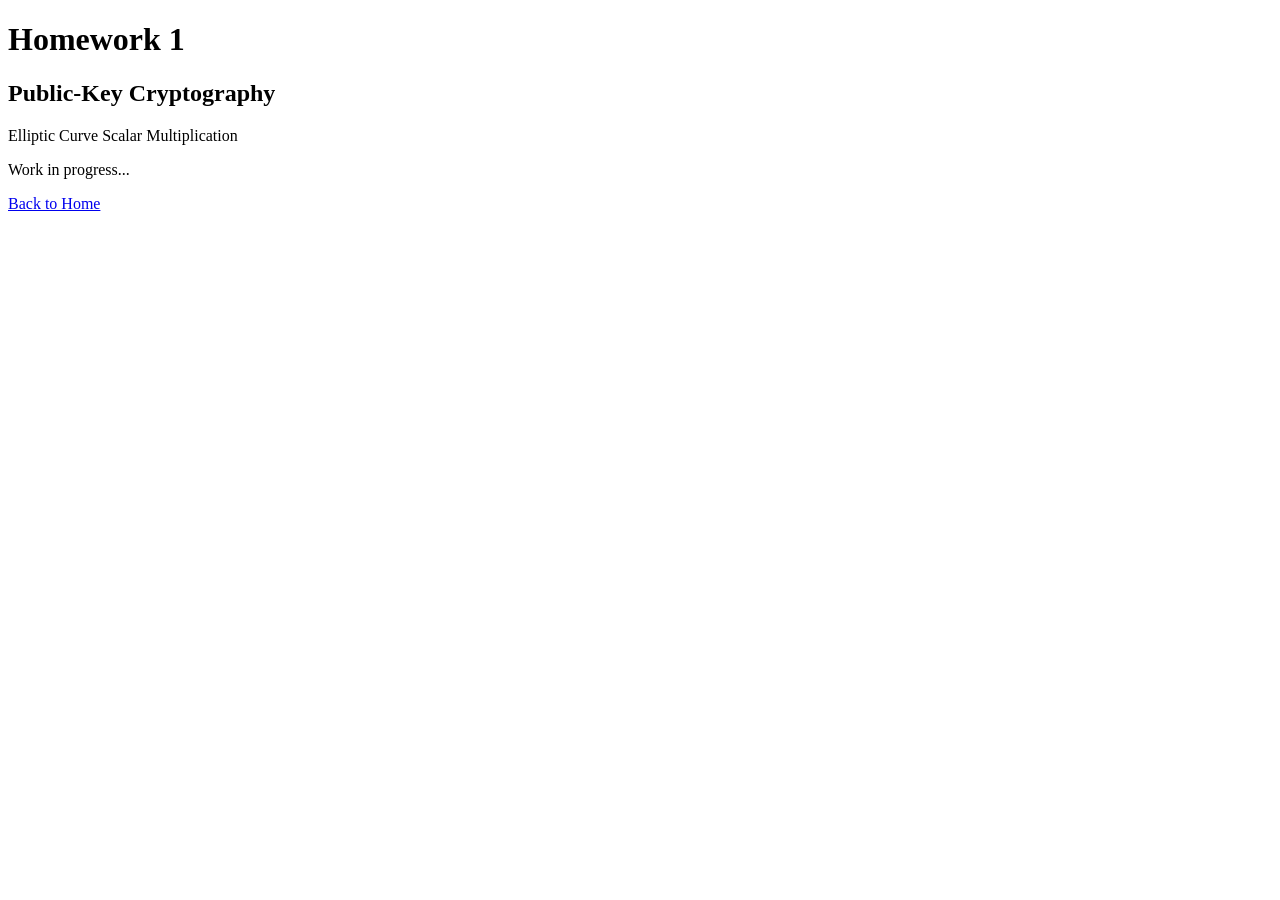
==== homeworks/hw1/hw1.html @ d4991f85 "Initial project structure" ====
<!DOCTYPE html>
<html lang="en">

<head>
    <meta charset="UTF-8">
    <meta name="viewport" content="width=device-width, initial-scale=1.0">
    <title>Homework 1 | Statistics</title>
</head>

<body>

    <h1>Homework 1</h1>
    <h2>Public-Key Cryptography</h2>

    <p>Elliptic Curve Scalar Multiplication</p>
    <p>Work in progress...</p>

    <a href="../../">Back to Home</a>

</body>

</html>
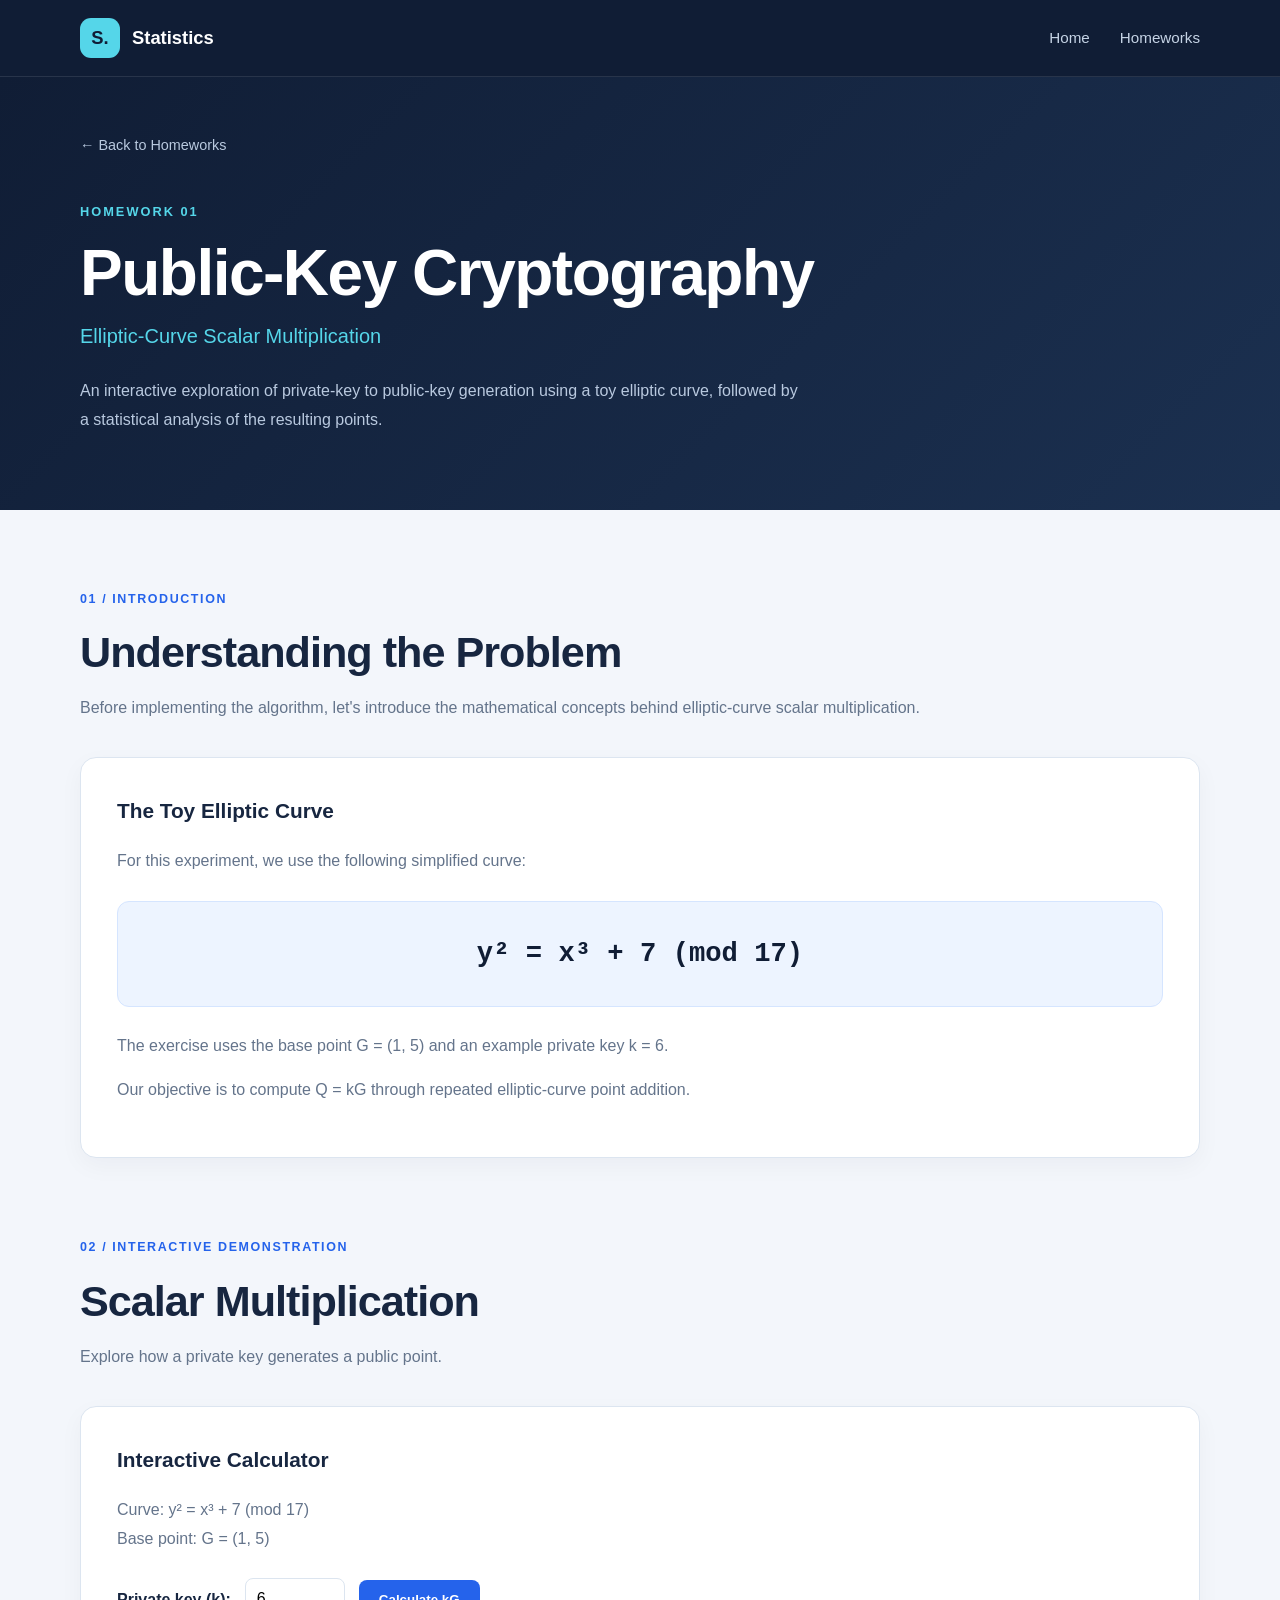
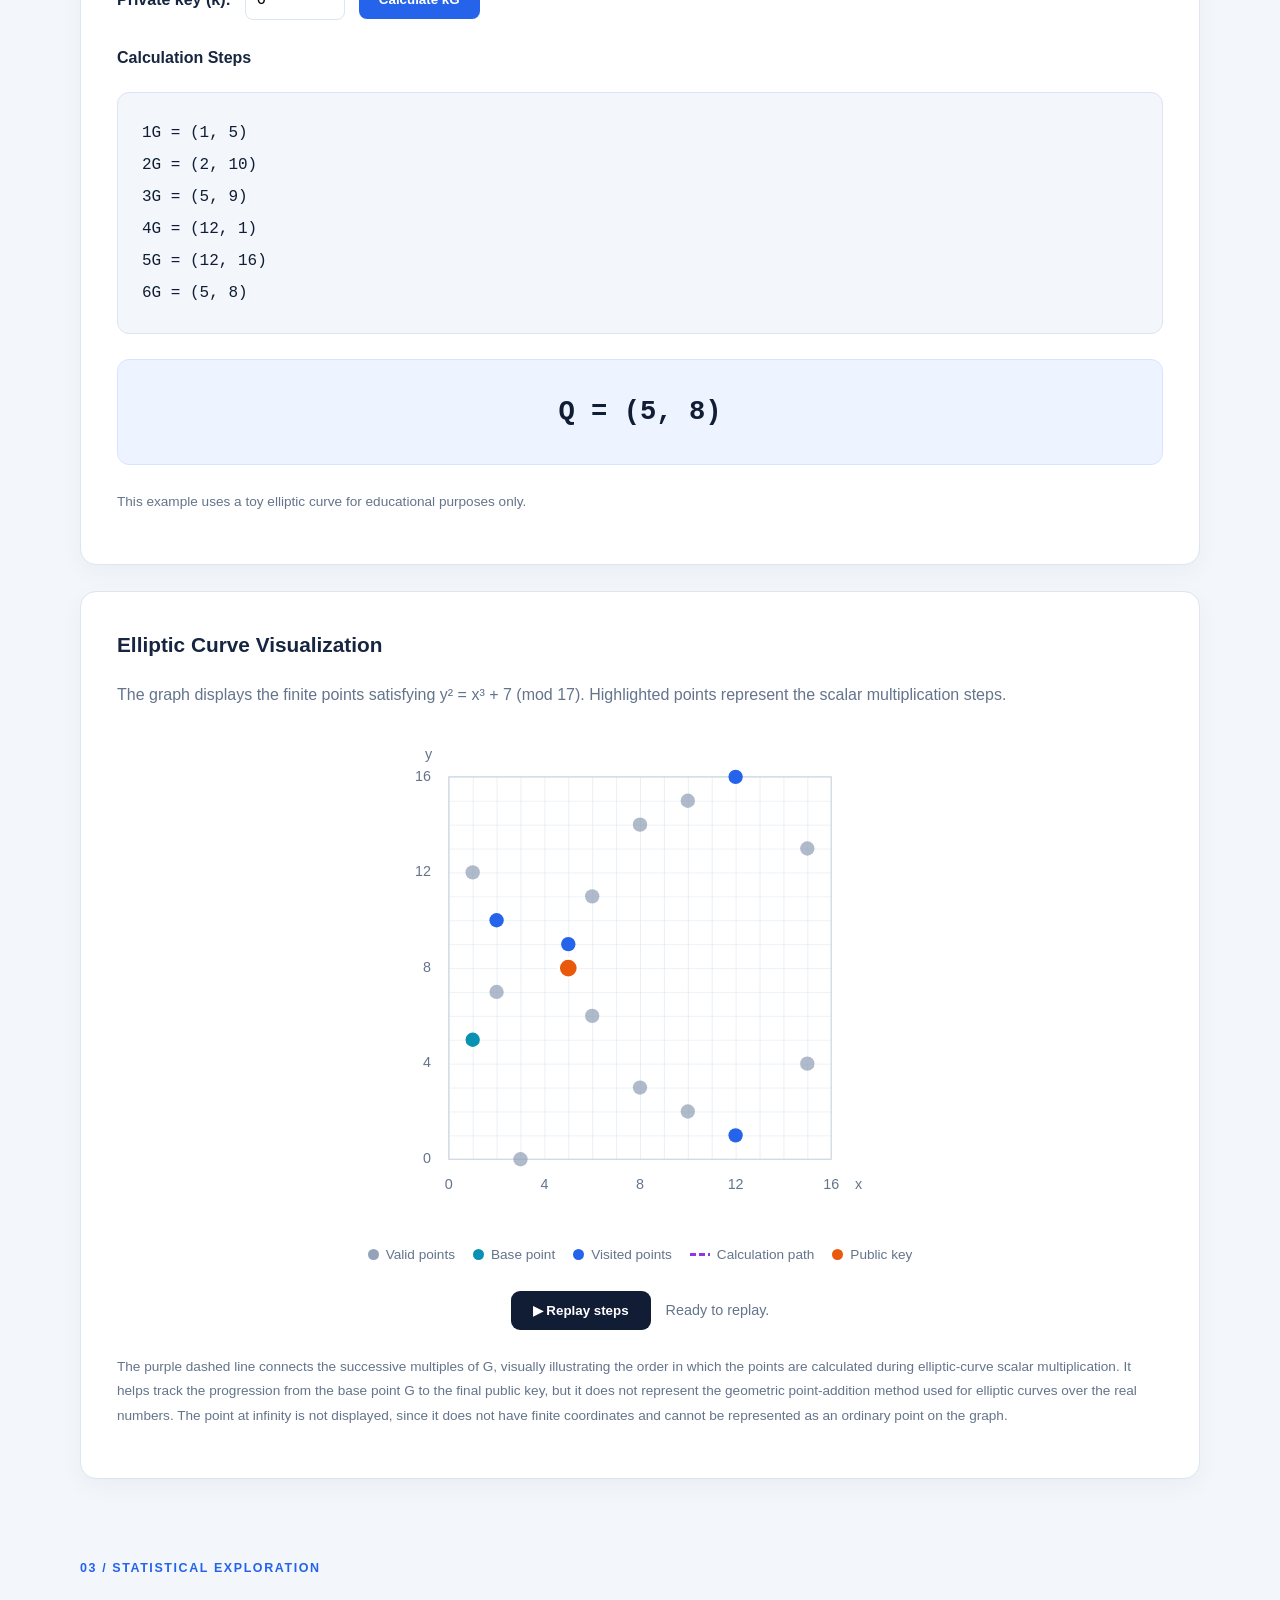
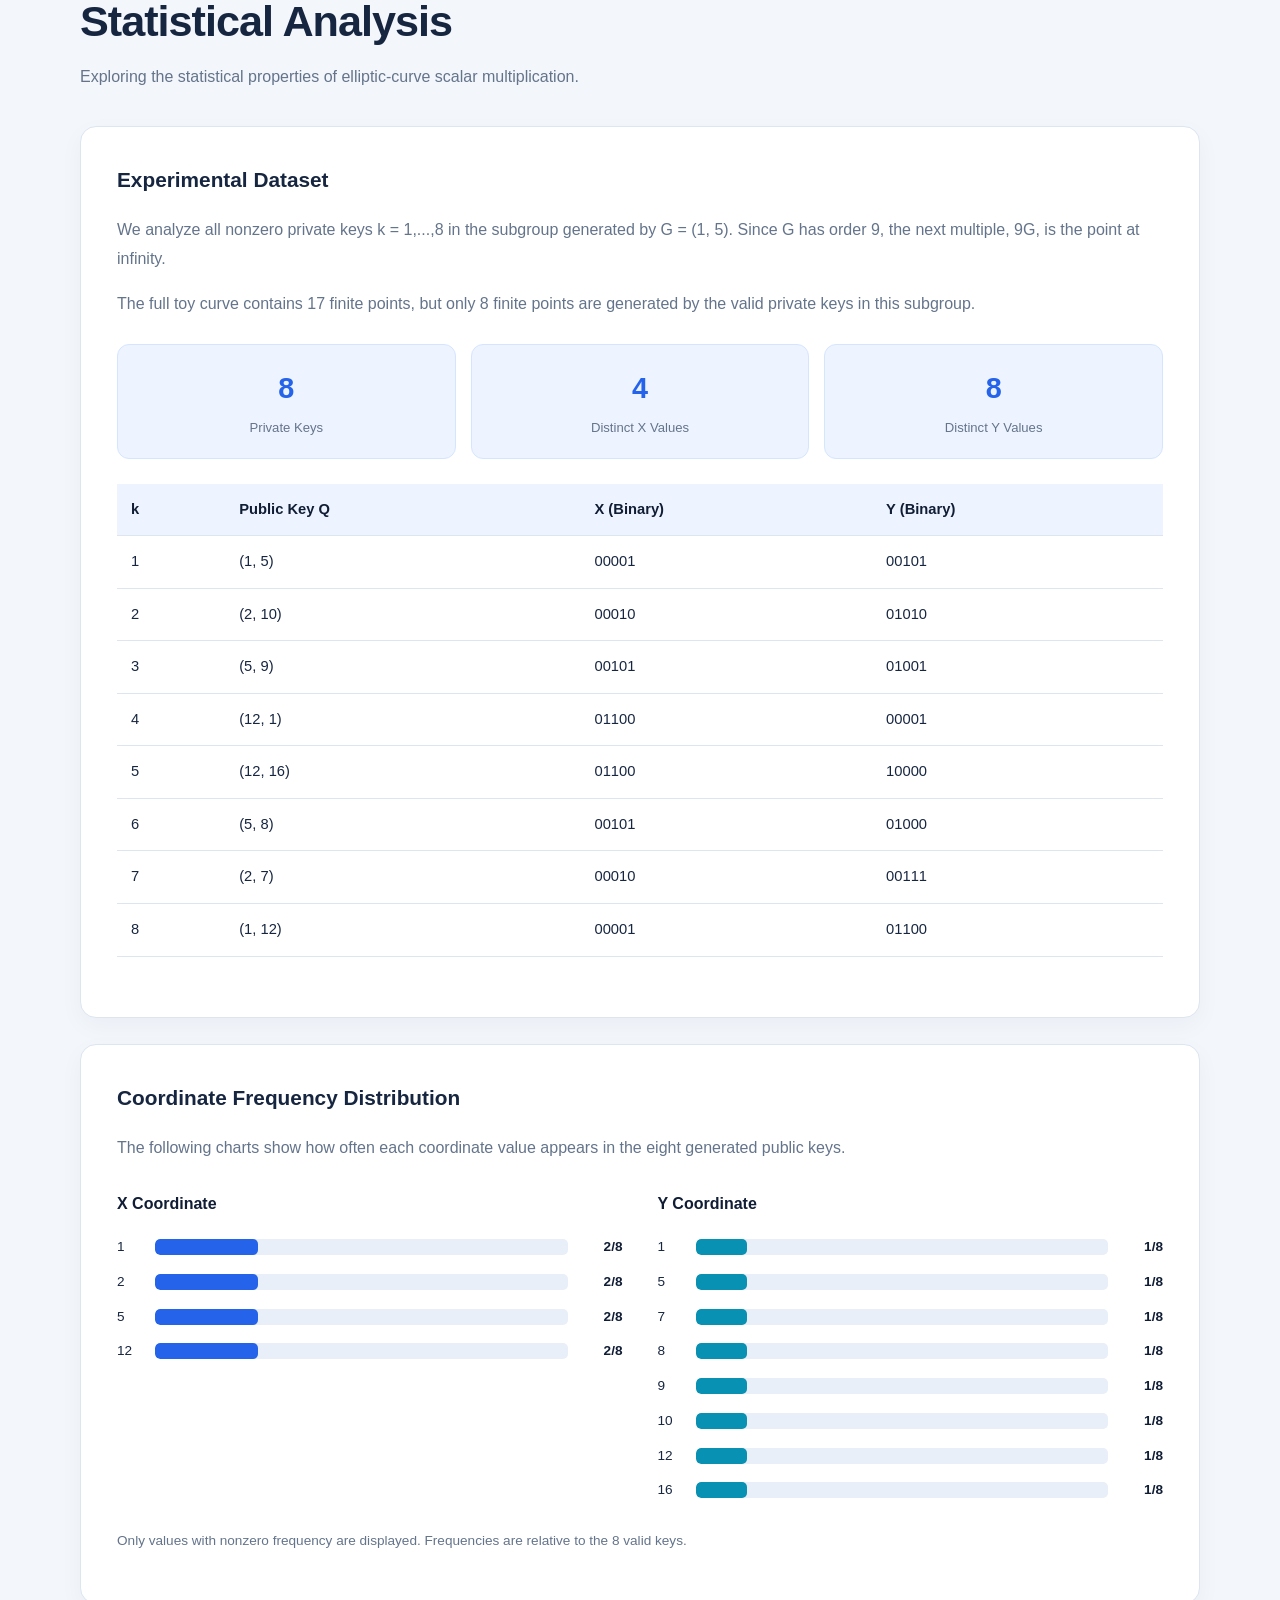
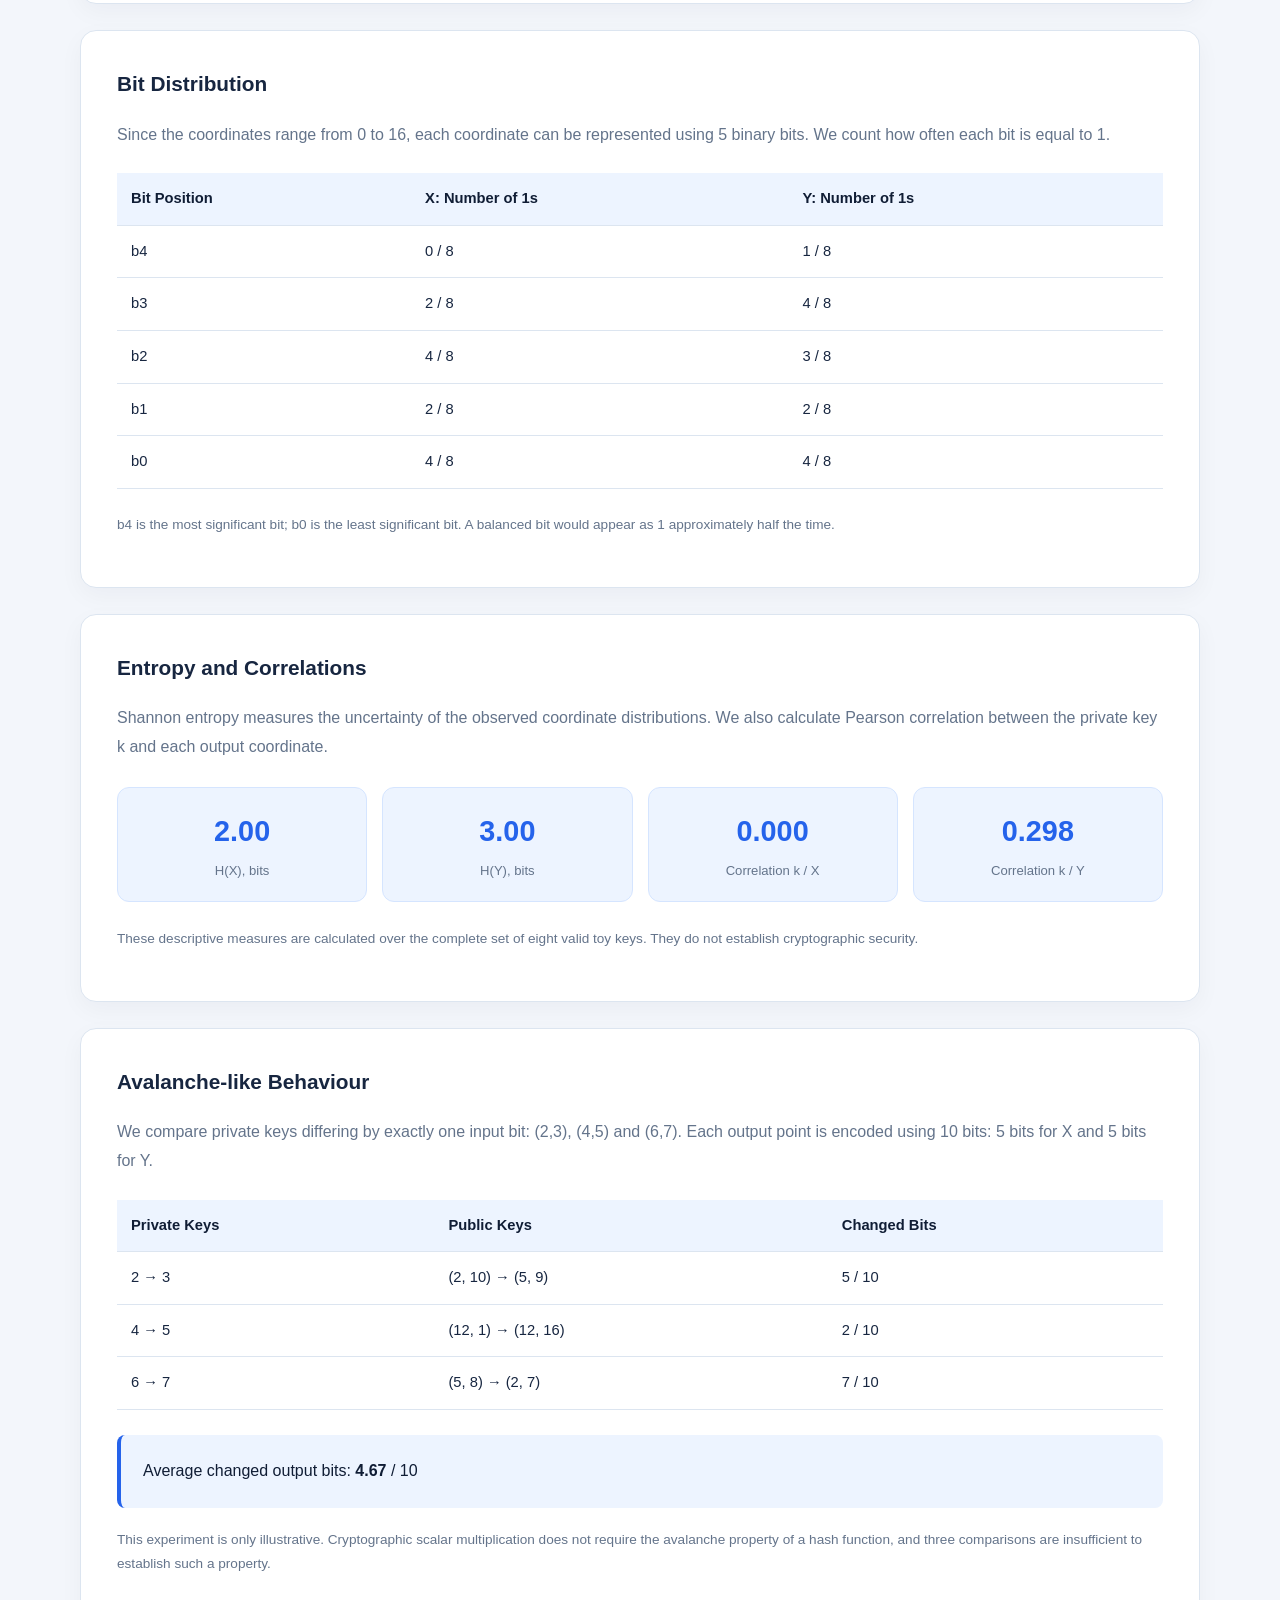
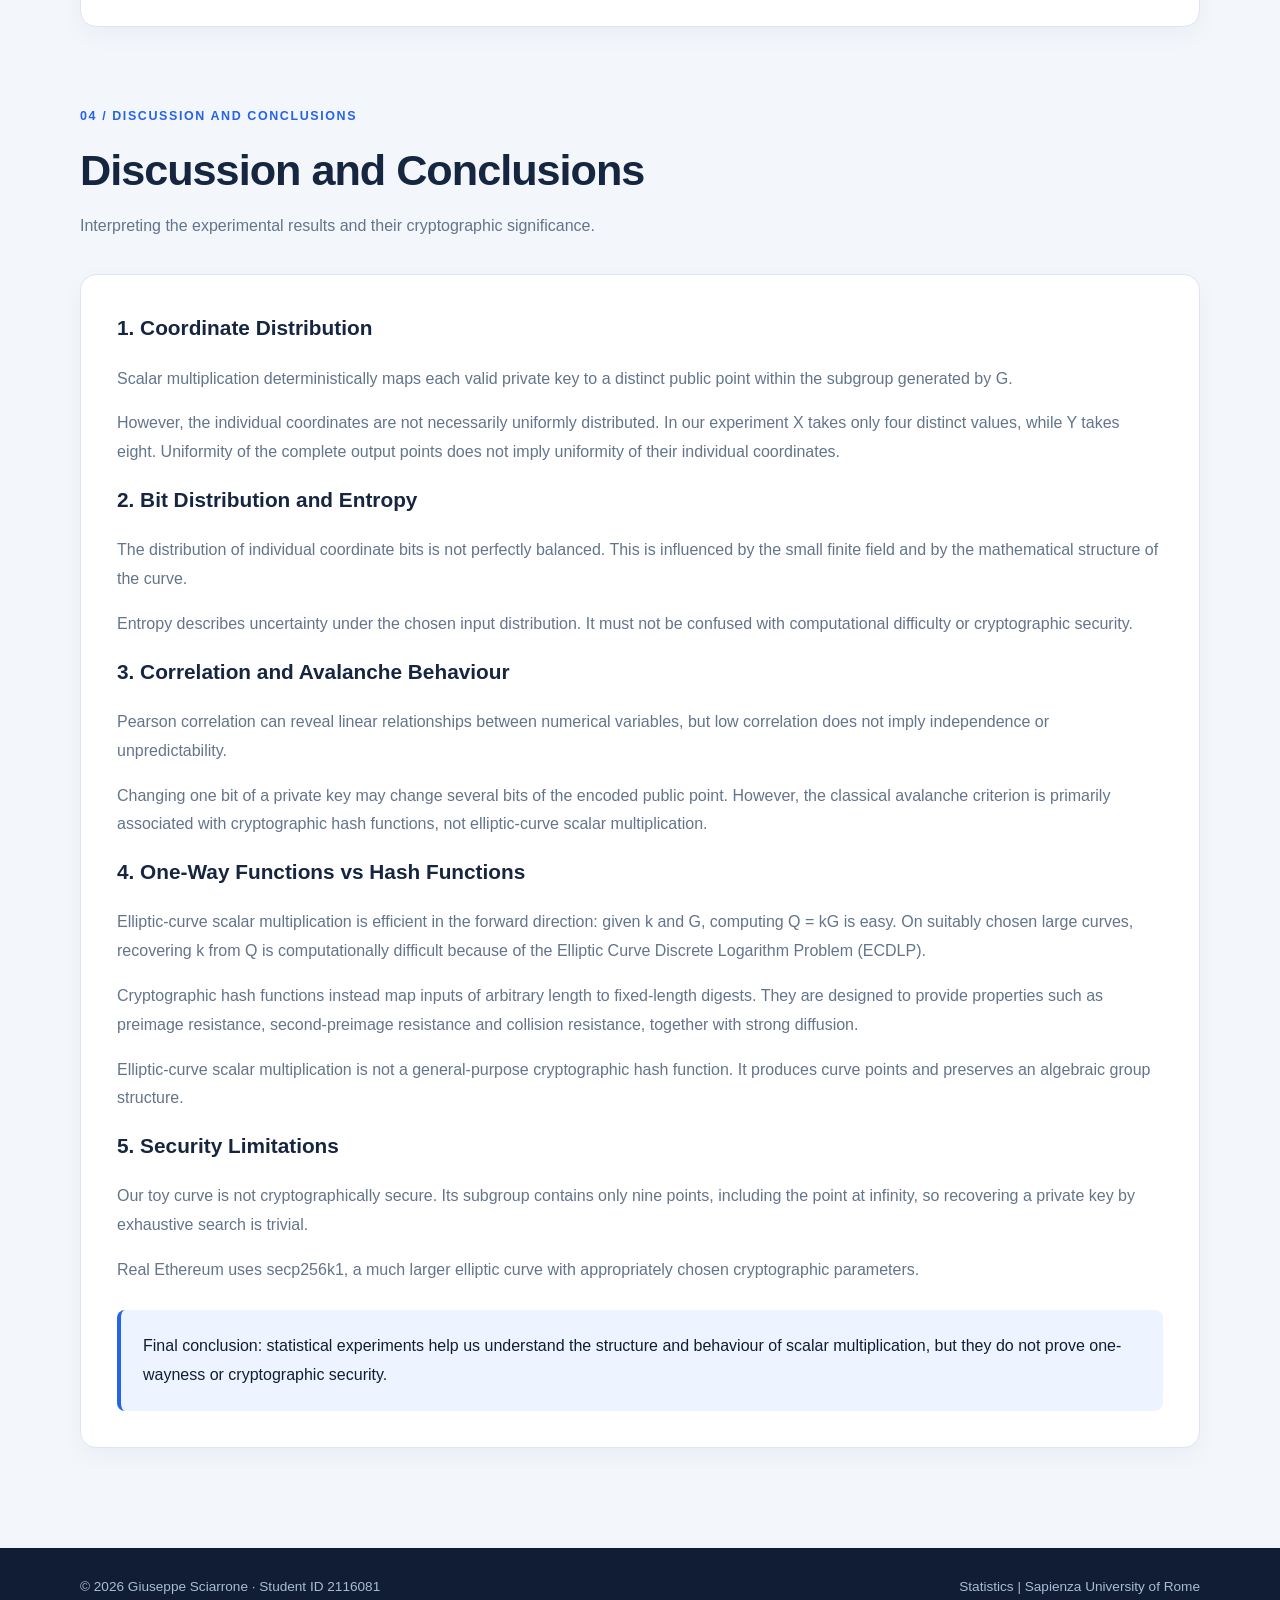
==== commit 1e15b99a: "Homework 1" ====
--- a/homeworks/hw1/hw1.html
+++ b/homeworks/hw1/hw1.html
@@ -1,22 +1,675 @@
+
 <!DOCTYPE html>
 <html lang="en">
 
 <head>
     <meta charset="UTF-8">
     <meta name="viewport" content="width=device-width, initial-scale=1.0">
-    <title>Homework 1 | Statistics</title>
+
+    <title>Homework 01 | Statistics</title>
+
+        <!-- General website styles -->
+    <link rel="stylesheet" href="../../assets/css/style.css">
+
+    <!-- Shared homework styles -->
+    <link rel="stylesheet" href="../../assets/css/homework.css">
+
+    <!-- Homework 1 specific styles -->
+    <link rel="stylesheet" href="hw1.css">
 </head>
 
 <body>
 
-    <h1>Homework 1</h1>
-    <h2>Public-Key Cryptography</h2>
-
-    <p>Elliptic Curve Scalar Multiplication</p>
-    <p>Work in progress...</p>
-
-    <a href="../../">Back to Home</a>
-
+    <!-- NAVIGATION BAR -->
+    <nav class="navbar" aria-label="Main navigation">
+        <div class="container nav-content">
+
+            <a href="../../index.html" class="nav-logo">
+                <span class="logo-icon">S.</span>
+                <span>Statistics</span>
+            </a>
+
+            <div class="nav-links">
+                <a href="../../index.html">Home</a>
+                <a href="../../index.html#homeworks">Homeworks</a>
+            </div>
+
+        </div>
+    </nav>
+
+    <!-- HOMEWORK HEADER -->
+    <header class="assignment-header">
+        <div class="container">
+
+            <a href="../../index.html#homeworks" class="back-link">
+                &larr; Back to Homeworks
+            </a>
+
+            <span class="assignment-label">
+                HOMEWORK 01
+            </span>
+
+            <h1>Public-Key Cryptography</h1>
+
+            <p class="assignment-subtitle">
+                Elliptic-Curve Scalar Multiplication
+            </p>
+
+            <p class="assignment-description">
+                An interactive exploration of private-key
+                to public-key generation using a toy
+                elliptic curve, followed by a statistical
+                analysis of the resulting points.
+            </p>
+
+        </div>
+    </header>
+
+    <!-- MAIN CONTENT -->
+    <main class="assignment-main">
+        <div class="container">
+
+            <!-- SECTION 1: INTRODUCTION -->
+            <section class="assignment-section">
+
+                <div class="section-heading">
+                    <span class="section-label">
+                        01 / INTRODUCTION
+                    </span>
+
+                    <h2>Understanding the Problem</h2>
+
+                    <p>
+                        Before implementing the algorithm,
+                        let's introduce the mathematical
+                        concepts behind elliptic-curve
+                        scalar multiplication.
+                    </p>
+                </div>
+
+                <div class="assignment-panel">
+
+                    <h3>The Toy Elliptic Curve</h3>
+
+                    <p>
+                        For this experiment, we use
+                        the following simplified curve:
+                    </p>
+
+                    <div class="formula-box">
+                        y² = x³ + 7 (mod 17)
+                    </div>
+
+                    <p>
+                        The exercise uses the base point
+                        G = (1, 5) and an example
+                        private key k = 6.
+                    </p>
+
+                    <p>
+                        Our objective is to compute
+                        Q = kG through repeated
+                        elliptic-curve point addition.
+                    </p>
+
+                </div>
+            </section>
+
+            <!-- SECTION 2: INTERACTIVE DEMONSTRATION -->
+            <section class="assignment-section">
+
+                <div class="section-heading">
+                    <span class="section-label">
+                        02 / INTERACTIVE DEMONSTRATION
+                    </span>
+
+                    <h2>Scalar Multiplication</h2>
+
+                    <p>
+                        Explore how a private key
+                        generates a public point.
+                    </p>
+                </div>
+
+                <!-- INTERACTIVE CALCULATOR -->
+                <div class="assignment-panel">
+
+                    <h3>Interactive Calculator</h3>
+
+                    <p>
+                        Curve: y² = x³ + 7 (mod 17)<br>
+                        Base point: G = (1, 5)
+                    </p>
+
+                    <div class="calculator-controls">
+
+                        <label for="private-key">
+                            Private key (k):
+                        </label>
+
+                        <input
+                            type="number"
+                            id="private-key"
+                            min="1"
+                            max="30"
+                            step="1"
+                            value="6"
+                        >
+
+                        <button id="calculate-button" type="button">
+                            Calculate kG
+                        </button>
+
+                    </div>
+
+                    <h4>Calculation Steps</h4>
+
+                    <pre id="calculation-steps"
+                         aria-live="polite"></pre>
+
+                    <div class="formula-box">
+                        <strong id="public-key"></strong>
+                    </div>
+
+                    <p class="calculator-note">
+                        This example uses a toy elliptic curve
+                        for educational purposes only.
+                    </p>
+
+                </div>
+
+                <!-- ELLIPTIC CURVE VISUALIZATION -->
+                <div class="assignment-panel curve-panel">
+
+                    <h3>Elliptic Curve Visualization</h3>
+
+                    <p>
+                        The graph displays the finite points
+                        satisfying y² = x³ + 7 (mod 17).
+                        Highlighted points represent the
+                        scalar multiplication steps.
+                    </p>
+
+                    <svg id="curve-plot"
+                         viewBox="0 0 410 405"
+                         role="img"
+                         aria-label="Elliptic curve points over the finite field">
+
+                        <defs>
+                            <pattern id="curve-grid"
+                                     x="45"
+                                     y="35"
+                                     width="20"
+                                     height="20"
+                                     patternUnits="userSpaceOnUse">
+
+                                <path d="M 20 0 H 0 V 20"
+                                      fill="none"
+                                      stroke="#dce5f0"/>
+                            </pattern>
+                        </defs>
+
+                        <!-- GRID -->
+                        <rect x="45"
+                              y="35"
+                              width="320"
+                              height="320"
+                              fill="url(#curve-grid)"
+                              stroke="#cbd5e1"/>
+
+                        <!-- Path connecting successive multiples of G -->
+                        <path id="curve-trail"></path>
+
+                        <!-- Points generated by JavaScript -->
+                        <g id="curve-points"></g>
+
+                        <!-- X AXIS -->
+                        <g class="axis-x">
+                            <text x="45" y="380">0</text>
+                            <text x="125" y="380">4</text>
+                            <text x="205" y="380">8</text>
+                            <text x="285" y="380">12</text>
+                            <text x="365" y="380">16</text>
+                        </g>
+
+                        <!-- Y AXIS -->
+                        <g class="axis-y">
+                            <text x="30" y="355">0</text>
+                            <text x="30" y="275">4</text>
+                            <text x="30" y="195">8</text>
+                            <text x="30" y="115">12</text>
+                            <text x="30" y="35">16</text>
+                        </g>
+
+                        <text x="385" y="380">x</text>
+                        <text x="25" y="20">y</text>
+
+                    </svg>
+
+                    <!-- GRAPH LEGEND -->
+                    <div class="curve-legend">
+
+                        <span>
+                            <i class="legend-dot valid"></i>
+                            Valid points
+                        </span>
+
+                        <span>
+                            <i class="legend-dot base"></i>
+                            Base point
+                        </span>
+
+                        <span>
+                            <i class="legend-dot visited"></i>
+                            Visited points
+                        </span>
+                        <span>
+                            <i class="legend-line"></i>
+                            Calculation path
+                        </span>
+
+                        <span>
+                            <i class="legend-dot current"></i>
+                            Public key
+                        </span>
+
+                    </div>
+
+                    
+                    <!-- OPTIONAL: STEP-BY-STEP ANIMATION -->
+                    <div class="playback-controls">
+
+                        <button id="replay-button" type="button">
+                            &#9654; Replay steps
+                        </button>
+
+                        <span id="playback-status" role="status">
+                            Ready to replay.
+                        </span>
+
+                    </div>
+
+
+                    <p class="calculator-note">
+                        The purple dashed line connects the successive multiples of G, visually illustrating the order in which the points are calculated during elliptic-curve scalar multiplication. It helps track the progression from the base point G to the final public key, but it does not represent the geometric point-addition method used for elliptic curves over the real numbers.
+                        The point at infinity is not displayed, since it does not have finite coordinates and cannot be represented as an ordinary point on the graph.
+                    </p>
+
+                </div>
+
+            </section>
+
+           
+            <!-- SECTION 3: STATISTICAL EXPLORATION -->
+            <section class="assignment-section">
+
+                <div class="section-heading">
+                    <span class="section-label">
+                        03 / STATISTICAL EXPLORATION
+                    </span>
+
+                    <h2>Statistical Analysis</h2>
+
+                    <p>
+                        Exploring the statistical properties of
+                        elliptic-curve scalar multiplication.
+                    </p>
+                </div>
+
+                <!-- DATASET -->
+                <div class="assignment-panel">
+
+                    <h3>Experimental Dataset</h3>
+
+                    <p>
+                        We analyze all nonzero private keys k = 1,...,8
+                        in the subgroup generated by G = (1, 5).
+                        Since G has order 9, the next multiple,
+                        9G, is the point at infinity.
+                    </p>
+
+                    <p>
+                        The full toy curve contains 17 finite points,
+                        but only 8 finite points are generated by
+                        the valid private keys in this subgroup.
+                    </p>
+
+                    <div class="stats-summary">
+                        <div class="stats-metric">
+                            <strong>8</strong>
+                            <span>Private Keys</span>
+                        </div>
+
+                        <div class="stats-metric">
+                            <strong id="unique-x">-</strong>
+                            <span>Distinct X Values</span>
+                        </div>
+
+                        <div class="stats-metric">
+                            <strong id="unique-y">-</strong>
+                            <span>Distinct Y Values</span>
+                        </div>
+                    </div>
+
+                    <div class="table-scroll">
+                        <table class="stats-table">
+                            <thead>
+                                <tr>
+                                    <th>k</th>
+                                    <th>Public Key Q</th>
+                                    <th>X (Binary)</th>
+                                    <th>Y (Binary)</th>
+                                </tr>
+                            </thead>
+
+                            <tbody id="sample-rows"></tbody>
+                        </table>
+                    </div>
+
+                </div>
+
+                <!-- COORDINATE DISTRIBUTIONS -->
+                <div class="assignment-panel stats-panel">
+
+                    <h3>Coordinate Frequency Distribution</h3>
+
+                    <p>
+                        The following charts show how often
+                        each coordinate value appears in the
+                        eight generated public keys.
+                    </p>
+
+                    <div class="stats-grid">
+
+                        <div>
+                            <h4>X Coordinate</h4>
+                            <div id="x-frequency" class="histogram"></div>
+                        </div>
+
+                        <div>
+                            <h4>Y Coordinate</h4>
+                            <div id="y-frequency"
+                                class="histogram histogram-y"></div>
+                        </div>
+
+                    </div>
+
+                    <p class="stats-note">
+                        Only values with nonzero frequency are displayed.
+                        Frequencies are relative to the 8 valid keys.
+                    </p>
+
+                </div>
+
+                <!-- BIT DISTRIBUTION -->
+                <div class="assignment-panel stats-panel">
+
+                    <h3>Bit Distribution</h3>
+
+                    <p>
+                        Since the coordinates range from 0 to 16,
+                        each coordinate can be represented using
+                        5 binary bits. We count how often each
+                        bit is equal to 1.
+                    </p>
+
+                    <div class="table-scroll">
+                        <table class="stats-table">
+                            <thead>
+                                <tr>
+                                    <th>Bit Position</th>
+                                    <th>X: Number of 1s</th>
+                                    <th>Y: Number of 1s</th>
+                                </tr>
+                            </thead>
+
+                            <tbody id="bit-rows"></tbody>
+                        </table>
+                    </div>
+
+                    <p class="stats-note">
+                        b4 is the most significant bit;
+                        b0 is the least significant bit.
+                        A balanced bit would appear as 1
+                        approximately half the time.
+                    </p>
+
+                </div>
+
+                <!-- ENTROPY AND CORRELATION -->
+                <div class="assignment-panel stats-panel">
+
+                    <h3>Entropy and Correlations</h3>
+
+                    <p>
+                        Shannon entropy measures the uncertainty
+                        of the observed coordinate distributions.
+                        We also calculate Pearson correlation
+                        between the private key k and each
+                        output coordinate.
+                    </p>
+
+                    <div class="stats-summary">
+                        <div class="stats-metric">
+                            <strong id="entropy-x">-</strong>
+                            <span>H(X), bits</span>
+                        </div>
+
+                        <div class="stats-metric">
+                            <strong id="entropy-y">-</strong>
+                            <span>H(Y), bits</span>
+                        </div>
+
+                        <div class="stats-metric">
+                            <strong id="correlation-x">-</strong>
+                            <span>Correlation k / X</span>
+                        </div>
+
+                        <div class="stats-metric">
+                            <strong id="correlation-y">-</strong>
+                            <span>Correlation k / Y</span>
+                        </div>
+                    </div>
+
+                    <p class="stats-note">
+                        These descriptive measures are calculated
+                        over the complete set of eight valid toy keys.
+                        They do not establish cryptographic security.
+                    </p>
+
+                </div>
+
+                <!-- AVALANCHE-LIKE BEHAVIOUR -->
+                <div class="assignment-panel stats-panel">
+
+                    <h3>Avalanche-like Behaviour</h3>
+
+                    <p>
+                        We compare private keys differing by exactly
+                        one input bit: (2,3), (4,5) and (6,7).
+                        Each output point is encoded using 10 bits:
+                        5 bits for X and 5 bits for Y.
+                    </p>
+
+                    <div class="table-scroll">
+                        <table class="stats-table">
+                            <thead>
+                                <tr>
+                                    <th>Private Keys</th>
+                                    <th>Public Keys</th>
+                                    <th>Changed Bits</th>
+                                </tr>
+                            </thead>
+
+                            <tbody id="avalanche-rows"></tbody>
+                        </table>
+                    </div>
+
+                    <div class="result-highlight">
+                        Average changed output bits:
+                        <strong id="avalanche-average">-</strong> / 10
+                    </div>
+
+                    <p class="stats-note">
+                        This experiment is only illustrative.
+                        Cryptographic scalar multiplication does
+                        not require the avalanche property of a
+                        hash function, and three comparisons are
+                        insufficient to establish such a property.
+                    </p>
+
+                </div>
+
+            </section>
+
+
+            <!-- SECTION 4: DISCUSSION AND CONCLUSIONS -->
+            <section class="assignment-section">
+
+                <div class="section-heading">
+                    <span class="section-label">
+                        04 / DISCUSSION AND CONCLUSIONS
+                    </span>
+
+                    <h2>Discussion and Conclusions</h2>
+
+                    <p>
+                        Interpreting the experimental results
+                        and their cryptographic significance.
+                    </p>
+                </div>
+
+                <div class="assignment-panel">
+
+                    <h3>1. Coordinate Distribution</h3>
+
+                    <p>
+                        Scalar multiplication deterministically
+                        maps each valid private key to a distinct
+                        public point within the subgroup generated
+                        by G.
+                    </p>
+
+                    <p>
+                        However, the individual coordinates are not
+                        necessarily uniformly distributed. In our
+                        experiment X takes only four distinct values,
+                        while Y takes eight. Uniformity of the complete
+                        output points does not imply uniformity of
+                        their individual coordinates.
+                    </p>
+
+                    <h3>2. Bit Distribution and Entropy</h3>
+
+                    <p>
+                        The distribution of individual coordinate
+                        bits is not perfectly balanced. This is
+                        influenced by the small finite field and
+                        by the mathematical structure of the curve.
+                    </p>
+
+                    <p>
+                        Entropy describes uncertainty under the
+                        chosen input distribution. It must not be
+                        confused with computational difficulty
+                        or cryptographic security.
+                    </p>
+
+                    <h3>3. Correlation and Avalanche Behaviour</h3>
+
+                    <p>
+                        Pearson correlation can reveal linear
+                        relationships between numerical variables,
+                        but low correlation does not imply
+                        independence or unpredictability.
+                    </p>
+
+                    <p>
+                        Changing one bit of a private key may change
+                        several bits of the encoded public point.
+                        However, the classical avalanche criterion
+                        is primarily associated with cryptographic
+                        hash functions, not elliptic-curve
+                        scalar multiplication.
+                    </p>
+
+                    <h3>4. One-Way Functions vs Hash Functions</h3>
+
+                    <p>
+                        Elliptic-curve scalar multiplication is
+                        efficient in the forward direction:
+                        given k and G, computing Q = kG is easy.
+                        On suitably chosen large curves, recovering
+                        k from Q is computationally difficult because
+                        of the Elliptic Curve Discrete Logarithm
+                        Problem (ECDLP).
+                    </p>
+
+                    <p>
+                        Cryptographic hash functions instead map
+                        inputs of arbitrary length to fixed-length
+                        digests. They are designed to provide
+                        properties such as preimage resistance,
+                        second-preimage resistance and collision
+                        resistance, together with strong diffusion.
+                    </p>
+
+                    <p>
+                        Elliptic-curve scalar multiplication is not
+                        a general-purpose cryptographic hash function.
+                        It produces curve points and preserves an
+                        algebraic group structure.
+                    </p>
+
+                    <h3>5. Security Limitations</h3>
+
+                    <p>
+                        Our toy curve is not cryptographically secure.
+                        Its subgroup contains only nine points,
+                        including the point at infinity, so recovering
+                        a private key by exhaustive search is trivial.
+                    </p>
+
+                    <p>
+                        Real Ethereum uses secp256k1, a much larger
+                        elliptic curve with appropriately chosen
+                        cryptographic parameters.
+                    </p>
+
+                    <div class="result-highlight">
+                        Final conclusion: statistical experiments
+                        help us understand the structure and
+                        behaviour of scalar multiplication,
+                        but they do not prove one-wayness or
+                        cryptographic security.
+                    </div>
+
+                </div>
+
+            </section>
+
+
+        </div>
+    </main>
+    
+    <!-- FOOTER -->
+    <footer class="footer">
+        <div class="container footer-content">
+
+            <p>
+                &copy; 2026 Giuseppe Sciarrone
+                &middot; Student ID 2116081
+            </p>
+
+            <p>
+                Statistics | Sapienza University of Rome
+            </p>
+
+        </div>
+    </footer>
+
+    <!-- HOMEWORK JAVASCRIPT -->
+    <script src="hw1.js"></script>
+    <script src="statistics.js"></script>
 </body>
-
-</html>+</html>
--- a/assets/css/style.css
+++ b/assets/css/style.css
@@ -0,0 +1,514 @@
+
+/* ==========================================
+   STATISTICS HOMEWORKS
+   Author: Giuseppe Sciarrone
+   Main Stylesheet
+========================================== */
+
+
+/* 1. COLORS AND VARIABLES */
+
+:root {
+    --navy: #101d35;
+    --navy-light: #1b3050;
+    --accent: #55d6e9;
+    --blue: #2563eb;
+
+    --background: #f3f6fb;
+    --surface: #ffffff;
+
+    --text: #172640;
+    --muted: #64748b;
+    --border: #dce5f0;
+
+    --radius: 16px;
+}
+
+
+/* 2. GLOBAL STYLES */
+
+* {
+    box-sizing: border-box;
+}
+
+html {
+    scroll-behavior: smooth;
+}
+
+body {
+    margin: 0;
+    font-family: "Segoe UI", Arial, sans-serif;
+    background: var(--background);
+    color: var(--text);
+    line-height: 1.6;
+}
+
+a {
+    text-decoration: none;
+}
+
+a:focus-visible {
+    outline: 3px solid var(--accent);
+    outline-offset: 4px;
+}
+
+.container {
+    width: min(1120px, calc(100% - 48px));
+    margin: 0 auto;
+}
+
+
+/* 3. NAVIGATION BAR */
+
+.navbar {
+    background: var(--navy);
+    border-bottom: 1px solid rgba(255, 255, 255, 0.1);
+}
+
+.nav-content {
+    min-height: 76px;
+    display: flex;
+    align-items: center;
+    justify-content: space-between;
+    gap: 24px;
+}
+
+.nav-logo {
+    display: flex;
+    align-items: center;
+    gap: 12px;
+
+    color: white;
+    font-size: 1.15rem;
+    font-weight: 700;
+}
+
+.logo-icon {
+    display: flex;
+    align-items: center;
+    justify-content: center;
+
+    width: 40px;
+    height: 40px;
+
+    border-radius: 11px;
+    background: var(--accent);
+    color: var(--navy);
+    font-weight: 800;
+}
+
+.nav-links {
+    display: flex;
+    align-items: center;
+    gap: 30px;
+}
+
+.nav-links a {
+    color: #c5d3e5;
+    font-size: 0.95rem;
+    transition: color 0.2s ease;
+}
+
+.nav-links a:hover {
+    color: var(--accent);
+}
+
+
+/* 4. HERO SECTION */
+
+.hero {
+    position: relative;
+    overflow: hidden;
+
+    padding: 105px 0 115px;
+
+    background:
+        radial-gradient(
+            circle at 85% 20%,
+            rgba(49, 126, 190, 0.32),
+            transparent 38%
+        ),
+        linear-gradient(
+            135deg,
+            #101d35 0%,
+            #1b3050 100%
+        );
+
+    color: white;
+}
+
+/* Decorative grid pattern */
+
+.hero::before {
+    content: "";
+    position: absolute;
+    inset: 0;
+
+    background-image:
+        linear-gradient(
+            rgba(255, 255, 255, 0.035) 1px,
+            transparent 1px
+        ),
+        linear-gradient(
+            90deg,
+            rgba(255, 255, 255, 0.035) 1px,
+            transparent 1px
+        );
+
+    background-size: 48px 48px;
+    pointer-events: none;
+}
+
+.hero-content {
+    position: relative;
+    z-index: 1;
+    max-width: 1120px;
+}
+
+.hero-label {
+    display: inline-block;
+    margin-bottom: 22px;
+
+    padding: 7px 14px;
+    border: 1px solid rgba(85, 214, 233, 0.4);
+    border-radius: 30px;
+
+    color: var(--accent);
+    font-size: 0.76rem;
+    font-weight: 700;
+    letter-spacing: 1.4px;
+}
+
+.hero h1 {
+    margin: 0;
+    font-size: clamp(3.5rem, 8vw, 6rem);
+    font-weight: 800;
+    letter-spacing: -3px;
+    line-height: 1.15;
+}
+
+.hero-subtitle {
+    margin: 12px 0 22px;
+    color: var(--accent);
+    font-size: clamp(1.15rem, 3vw, 1.6rem);
+    font-weight: 500;
+}
+
+.hero-description {
+    max-width: 620px;
+    margin-bottom: 30px;
+
+    color: #b9c9df;
+    font-size: 1.05rem;
+    line-height: 1.8;
+}
+
+.student-info {
+    display: flex;
+    flex-direction: column;
+    gap: 3px;
+
+    margin: 30px 0 36px;
+    padding-left: 18px;
+
+    border-left: 3px solid var(--accent);
+}
+
+.student-name {
+    font-size: 1.1rem;
+    font-weight: 700;
+}
+
+.student-id {
+    color: #aabbd5;
+    font-size: 0.9rem;
+}
+
+.hero-button {
+    display: inline-flex;
+    align-items: center;
+    gap: 10px;
+
+    padding: 14px 24px;
+
+    background: var(--accent);
+    color: var(--navy);
+
+    border-radius: 10px;
+    font-weight: 700;
+
+    transition:
+        transform 0.2s ease,
+        background 0.2s ease;
+}
+
+.hero-button:hover {
+    background: #8be5f1;
+    transform: translateY(-3px);
+}
+
+
+/* 5. HOMEWORKS SECTION */
+
+.homeworks-section {
+    padding: 90px 0 100px;
+}
+
+.section-label {
+    color: var(--blue);
+    font-size: 0.78rem;
+    font-weight: 800;
+    letter-spacing: 1.6px;
+}
+
+.section-heading {
+    margin-bottom: 36px;
+}
+
+.section-heading h2 {
+    margin: 8px 0;
+    font-size: clamp(2rem, 5vw, 2.7rem);
+    letter-spacing: -1px;
+}
+
+.section-heading p {
+    margin: 0;
+    color: var(--muted);
+}
+
+
+/* 6. HOMEWORK CARDS */
+
+.homework-grid {
+    display: grid;
+    grid-template-columns: repeat(2, minmax(0, 1fr));
+    gap: 26px;
+}
+
+.homework-card {
+    position: relative;
+    overflow: hidden;
+
+    display: flex;
+    flex-direction: column;
+
+    min-height: 320px;
+    padding: 32px;
+
+    background: var(--surface);
+    border: 1px solid var(--border);
+    border-radius: var(--radius);
+
+    box-shadow: 0 8px 25px rgba(16, 29, 53, 0.05);
+
+    transition:
+        transform 0.25s ease,
+        box-shadow 0.25s ease;
+}
+
+/* Colored line on top of each card */
+
+.homework-card::before {
+    content: "";
+    position: absolute;
+    top: 0;
+    left: 0;
+    right: 0;
+
+    height: 5px;
+    background: linear-gradient(
+        90deg,
+        var(--blue),
+        var(--accent)
+    );
+}
+
+.homework-card:hover {
+    transform: translateY(-6px);
+    box-shadow: 0 18px 40px rgba(16, 29, 53, 0.12);
+}
+
+.card-top {
+    display: flex;
+    align-items: center;
+    justify-content: space-between;
+    gap: 12px;
+
+    margin-bottom: 24px;
+}
+
+.card-number {
+    color: #ccd8e7;
+    font-size: 3.2rem;
+    font-weight: 800;
+    line-height: 1;
+}
+
+.card-tag {
+    padding: 6px 12px;
+
+    background: #e8f1ff;
+    color: var(--blue);
+
+    border-radius: 30px;
+    font-size: 0.76rem;
+    font-weight: 700;
+}
+
+.card-content h3 {
+    margin: 0 0 12px;
+    font-size: 1.45rem;
+    line-height: 1.3;
+}
+
+.card-content p {
+    margin: 0 0 28px;
+    color: var(--muted);
+    font-size: 0.95rem;
+}
+
+.card-link {
+    display: inline-flex;
+    align-items: center;
+
+    width: fit-content;
+    margin-top: auto;
+
+    color: var(--blue);
+    font-weight: 700;
+
+    transition: transform 0.2s ease;
+}
+
+.card-link:hover {
+    transform: translateX(5px);
+}
+
+
+/* 7. ABOUT SECTION */
+
+.about-section {
+    padding: 75px 0;
+    background: #e9eff7;
+    border-top: 1px solid var(--border);
+}
+
+.about-content {
+    max-width: 1120px;
+}
+
+.about-content h2 {
+    margin: 10px 0 20px;
+    font-size: 2rem;
+    letter-spacing: -0.5px;
+}
+
+.about-content p {
+    max-width: 750px;
+    margin: 0 0 14px;
+
+    color: #52647d;
+    line-height: 1.8;
+}
+
+
+/* 8. FOOTER */
+
+.footer {
+    background: var(--navy);
+    color: #aabbd5;
+    padding: 28px 0;
+}
+
+.footer-content {
+    display: flex;
+    align-items: center;
+    justify-content: space-between;
+    gap: 20px;
+    flex-wrap: wrap;
+}
+
+.footer-content p {
+    margin: 0;
+    font-size: 0.85rem;
+}
+
+
+/* 9. RESPONSIVE DESIGN */
+
+@media (max-width: 768px) {
+
+    .hero {
+        padding: 75px 0 85px;
+    }
+
+    .hero h1 {
+        letter-spacing: -2px;
+    }
+
+    .homeworks-section {
+        padding: 65px 0;
+    }
+
+    .homework-grid {
+        grid-template-columns: 1fr;
+    }
+
+    .homework-card {
+        min-height: 290px;
+    }
+
+    .about-section {
+        padding: 55px 0;
+    }
+
+    .footer-content {
+        flex-direction: column;
+        align-items: flex-start;
+    }
+}
+
+@media (max-width: 480px) {
+
+    .container {
+        width: calc(100% - 32px);
+    }
+
+    .nav-content {
+        min-height: 68px;
+    }
+
+    .nav-links {
+        gap: 15px;
+    }
+
+    .nav-links a {
+        font-size: 0.85rem;
+    }
+
+    .hero-label {
+        font-size: 0.65rem;
+        letter-spacing: 0.8px;
+    }
+
+    .hero-description {
+        font-size: 0.95rem;
+    }
+
+    .homework-card {
+        padding: 25px;
+    }
+}
+
+@media (prefers-reduced-motion: reduce) {
+
+    html {
+        scroll-behavior: auto;
+    }
+
+    *,
+    *::before,
+    *::after {
+        transition: none !important;
+    }
+}
--- a/assets/css/homework.css
+++ b/assets/css/homework.css
@@ -0,0 +1,187 @@
+
+/* ==========================================
+   STATISTICS HOMEWORKS
+   Shared Homework Stylesheet
+
+   Common styles for HW1, HW2, HW3, ...
+========================================== */
+
+
+/* ==========================================
+   1. HOMEWORK HEADER
+========================================== */
+
+.assignment-header {
+    padding: 55px 0 75px;
+
+    background: linear-gradient(
+        135deg,
+        var(--navy),
+        var(--navy-light)
+    );
+
+    color: white;
+}
+
+.back-link {
+    display: inline-block;
+    margin-bottom: 45px;
+
+    color: #b9c9df;
+    font-size: 0.9rem;
+}
+
+.back-link:hover {
+    color: var(--accent);
+}
+
+.assignment-label {
+    display: block;
+    margin-bottom: 14px;
+
+    color: var(--accent);
+    font-size: 0.8rem;
+    font-weight: 700;
+    letter-spacing: 2px;
+}
+
+.assignment-header h1 {
+    max-width: 900px;
+    margin: 0 0 10px;
+
+    font-size: clamp(2.4rem, 6vw, 4rem);
+    letter-spacing: -1.5px;
+    line-height: 1.15;
+}
+
+.assignment-subtitle {
+    margin: 0 0 25px;
+
+    color: var(--accent);
+    font-size: 1.25rem;
+    font-weight: 500;
+}
+
+.assignment-description {
+    max-width: 720px;
+    margin: 0;
+
+    color: #b9c9df;
+    line-height: 1.8;
+}
+
+
+/* ==========================================
+   2. MAIN CONTENT
+========================================== */
+
+.assignment-main {
+    padding: 75px 0 100px;
+}
+
+.assignment-section {
+    margin-bottom: 75px;
+}
+
+.assignment-section:last-child {
+    margin-bottom: 0;
+}
+
+
+/* ==========================================
+   3. CONTENT PANELS
+========================================== */
+
+.assignment-panel {
+    padding: 36px;
+
+    background: var(--surface);
+    border: 1px solid var(--border);
+    border-radius: var(--radius);
+
+    box-shadow:
+        0 8px 25px rgba(16, 29, 53, 0.04);
+}
+
+.assignment-panel h3 {
+    margin: 0 0 20px;
+    font-size: 1.3rem;
+}
+
+.assignment-panel p {
+    color: var(--muted);
+    line-height: 1.8;
+}
+
+
+/* ==========================================
+   4. MATHEMATICAL FORMULAS
+========================================== */
+
+.formula-box {
+    margin: 25px 0;
+    padding: 30px 20px;
+
+    background: #edf4ff;
+    border: 1px solid #d5e5ff;
+    border-radius: 12px;
+
+    color: var(--navy);
+    font-family: Consolas, monospace;
+    font-size: clamp(1.15rem, 4vw, 1.7rem);
+    font-weight: 600;
+    text-align: center;
+}
+
+
+/* ==========================================
+   5. PLACEHOLDERS
+========================================== */
+
+.placeholder-box {
+    display: flex;
+    align-items: center;
+    justify-content: center;
+
+    min-height: 220px;
+    padding: 30px;
+
+    background: var(--background);
+    border: 2px dashed var(--border);
+    border-radius: 12px;
+
+    text-align: center;
+}
+
+.placeholder-box p {
+    max-width: 340px;
+    color: var(--muted);
+}
+
+
+/* ==========================================
+   6. RESPONSIVE DESIGN
+========================================== */
+
+@media (max-width: 768px) {
+
+    .assignment-header {
+        padding: 40px 0 60px;
+    }
+
+    .back-link {
+        margin-bottom: 35px;
+    }
+
+    .assignment-main {
+        padding: 55px 0 75px;
+    }
+
+    .assignment-section {
+        margin-bottom: 55px;
+    }
+
+    .assignment-panel {
+        padding: 24px;
+    }
+}
--- a/homeworks/hw1/hw1.css
+++ b/homeworks/hw1/hw1.css
@@ -0,0 +1,459 @@
+
+/* ==========================================
+   HOMEWORK 1
+   Elliptic-Curve Cryptography
+
+   Calculator, SVG Graph, Animation
+   and Statistical Exploration
+========================================== */
+
+
+/* ==========================================
+   1. SCALAR MULTIPLICATION RESULTS
+========================================== */
+
+#calculation-steps {
+    padding: 24px;
+
+    background: var(--background);
+    border: 1px solid var(--border);
+    border-radius: 12px;
+
+    color: var(--navy);
+    font-family: Consolas, monospace;
+    font-size: 1rem;
+    line-height: 2;
+    white-space: pre-wrap;
+    overflow-wrap: anywhere;
+}
+
+
+/* ==========================================
+   2. INTERACTIVE CALCULATOR
+========================================== */
+
+.calculator-controls {
+    display: flex;
+    align-items: center;
+    flex-wrap: wrap;
+
+    gap: 14px;
+    margin: 25px 0;
+}
+
+.calculator-controls label {
+    font-weight: 600;
+}
+
+.calculator-controls input {
+    width: 100px;
+    padding: 11px;
+
+    border: 1px solid var(--border);
+    border-radius: 8px;
+
+    font-size: 1rem;
+}
+
+.calculator-controls button {
+    padding: 12px 20px;
+
+    background: var(--blue);
+    color: white;
+
+    border: none;
+    border-radius: 8px;
+
+    font-weight: 600;
+    cursor: pointer;
+
+    transition: background 0.2s ease;
+}
+
+.calculator-controls button:hover {
+    background: #1d4ed8;
+}
+
+.calculator-controls input:focus-visible,
+.calculator-controls button:focus-visible {
+    outline: 3px solid var(--accent);
+    outline-offset: 3px;
+}
+
+.assignment-panel .calculator-note {
+    font-size: 0.85rem;
+    color: var(--muted);
+}
+
+
+/* ==========================================
+   3. ELLIPTIC CURVE VISUALIZATION
+========================================== */
+
+.curve-panel {
+    margin-top: 26px;
+}
+
+#curve-plot {
+    display: block;
+    width: 100%;
+    max-width: 490px;
+    margin: 25px auto;
+}
+
+#curve-plot text {
+    fill: var(--muted);
+    font-size: 12px;
+}
+
+.axis-x text {
+    text-anchor: middle;
+}
+
+.axis-y text {
+    text-anchor: end;
+    dominant-baseline: middle;
+}
+
+
+/* ==========================================
+   4. SCALAR MULTIPLICATION PATH
+========================================== */
+
+#curve-trail {
+    fill: none;
+    stroke: #9333ea;
+    stroke-width: 2.5;
+    stroke-dasharray: 6 4;
+
+    stroke-linecap: round;
+    stroke-linejoin: round;
+
+    pointer-events: none;
+}
+
+
+/* ==========================================
+   5. CURVE POINTS
+========================================== */
+
+#curve-points circle {
+    fill: #94a3b8;
+    opacity: 0.75;
+
+    transition: fill 0.2s ease;
+}
+
+#curve-points .is-visited {
+    fill: var(--blue);
+    opacity: 1;
+}
+
+#curve-points .is-base {
+    fill: #0891b2;
+    opacity: 1;
+}
+
+#curve-points .is-current {
+    fill: #ea580c;
+    stroke: #ffffff;
+    stroke-width: 2;
+    opacity: 1;
+}
+
+
+/* ==========================================
+   6. GRAPH LEGEND
+========================================== */
+
+.curve-legend {
+    display: flex;
+    justify-content: center;
+    flex-wrap: wrap;
+
+    gap: 18px;
+}
+
+.curve-legend span {
+    display: flex;
+    align-items: center;
+    gap: 7px;
+
+    color: var(--muted);
+    font-size: 0.85rem;
+}
+
+.legend-dot {
+    display: inline-block;
+
+    width: 11px;
+    height: 11px;
+
+    border-radius: 50%;
+}
+
+.legend-dot.valid {
+    background: #94a3b8;
+}
+
+.legend-dot.base {
+    background: #0891b2;
+}
+
+.legend-dot.visited {
+    background: var(--blue);
+}
+
+.legend-dot.current {
+    background: #ea580c;
+}
+
+/* Dashed purple line used in the animation */
+
+.legend-line {
+    display: inline-block;
+
+    width: 20px;
+    height: 3px;
+
+    background: repeating-linear-gradient(
+        90deg,
+        #9333ea 0 6px,
+        transparent 6px 9px
+    );
+}
+
+
+/* ==========================================
+   7. ANIMATION CONTROLS
+========================================== */
+
+.playback-controls {
+    display: flex;
+    align-items: center;
+    justify-content: center;
+    flex-wrap: wrap;
+
+    gap: 15px;
+    margin: 25px 0;
+}
+
+.playback-controls button {
+    padding: 12px 22px;
+
+    background: var(--navy);
+    color: white;
+
+    border: none;
+    border-radius: 9px;
+
+    font-weight: 600;
+    cursor: pointer;
+}
+
+.playback-controls button:hover {
+    background: var(--navy-light);
+}
+
+.playback-controls button:focus-visible {
+    outline: 3px solid var(--accent);
+    outline-offset: 3px;
+}
+
+#playback-status {
+    color: var(--muted);
+    font-size: 0.9rem;
+}
+
+
+/* ==========================================
+   8. STATISTICAL EXPLORATION
+========================================== */
+
+.stats-panel {
+    margin-top: 26px;
+}
+
+
+/* 8.1 SUMMARY METRICS */
+
+.stats-summary {
+    display: grid;
+    grid-template-columns: repeat(
+        auto-fit,
+        minmax(140px, 1fr)
+    );
+
+    gap: 15px;
+    margin: 25px 0;
+}
+
+.stats-metric {
+    display: flex;
+    flex-direction: column;
+    align-items: center;
+    justify-content: center;
+
+    gap: 6px;
+    padding: 20px 12px;
+
+    background: #edf4ff;
+    border: 1px solid #d5e5ff;
+    border-radius: 12px;
+
+    text-align: center;
+}
+
+.stats-metric strong {
+    color: var(--blue);
+    font-size: 1.8rem;
+}
+
+.stats-metric span {
+    color: var(--muted);
+    font-size: 0.82rem;
+}
+
+
+/* 8.2 DATA TABLES */
+
+.table-scroll {
+    overflow-x: auto;
+    margin: 24px 0;
+}
+
+.stats-table {
+    width: 100%;
+    border-collapse: collapse;
+    font-size: 0.92rem;
+}
+
+.stats-table th,
+.stats-table td {
+    padding: 14px;
+
+    border-bottom: 1px solid var(--border);
+
+    text-align: left;
+    white-space: nowrap;
+}
+
+.stats-table th {
+    background: #edf4ff;
+    color: var(--navy);
+    font-weight: 700;
+}
+
+.stats-table td {
+    color: var(--text);
+}
+
+.stats-table tbody tr:hover {
+    background: var(--background);
+}
+
+
+/* 8.3 FREQUENCY CHARTS */
+
+.stats-grid {
+    display: grid;
+    grid-template-columns: repeat(2, minmax(0, 1fr));
+
+    gap: 35px;
+    margin: 28px 0;
+}
+
+.stats-grid h4 {
+    margin: 0 0 20px;
+    color: var(--navy);
+}
+
+.histogram {
+    display: flex;
+    flex-direction: column;
+    gap: 13px;
+}
+
+.stat-row {
+    display: grid;
+    grid-template-columns: 28px minmax(0, 1fr) 45px;
+
+    align-items: center;
+    gap: 10px;
+    font-size: 0.85rem;
+}
+
+.stat-row strong {
+    text-align: right;
+    color: var(--navy);
+}
+
+.stat-track {
+    height: 16px;
+
+    background: #e8eff8;
+    border-radius: 5px;
+    overflow: hidden;
+}
+
+.stat-bar {
+    height: 100%;
+    background: var(--blue);
+    border-radius: 5px;
+}
+
+.histogram-y .stat-bar {
+    background: #0891b2;
+}
+
+
+/* 8.4 NOTES AND RESULTS */
+
+.assignment-panel .stats-note {
+    margin-top: 20px;
+
+    color: var(--muted);
+    font-size: 0.85rem;
+}
+
+.result-highlight {
+    margin-top: 25px;
+    padding: 22px;
+
+    background: #edf4ff;
+    border-left: 4px solid var(--blue);
+    border-radius: 8px;
+
+    color: var(--navy);
+    line-height: 1.8;
+}
+
+
+/* ==========================================
+   9. RESPONSIVE DESIGN
+========================================== */
+
+@media (max-width: 768px) {
+
+    .calculator-controls {
+        align-items: flex-start;
+    }
+
+    .stats-grid {
+        grid-template-columns: 1fr;
+        gap: 30px;
+    }
+
+    .stats-table {
+        font-size: 0.82rem;
+    }
+
+    .stats-table th,
+    .stats-table td {
+        padding: 11px;
+    }
+
+    .playback-controls {
+        flex-direction: column;
+    }
+}
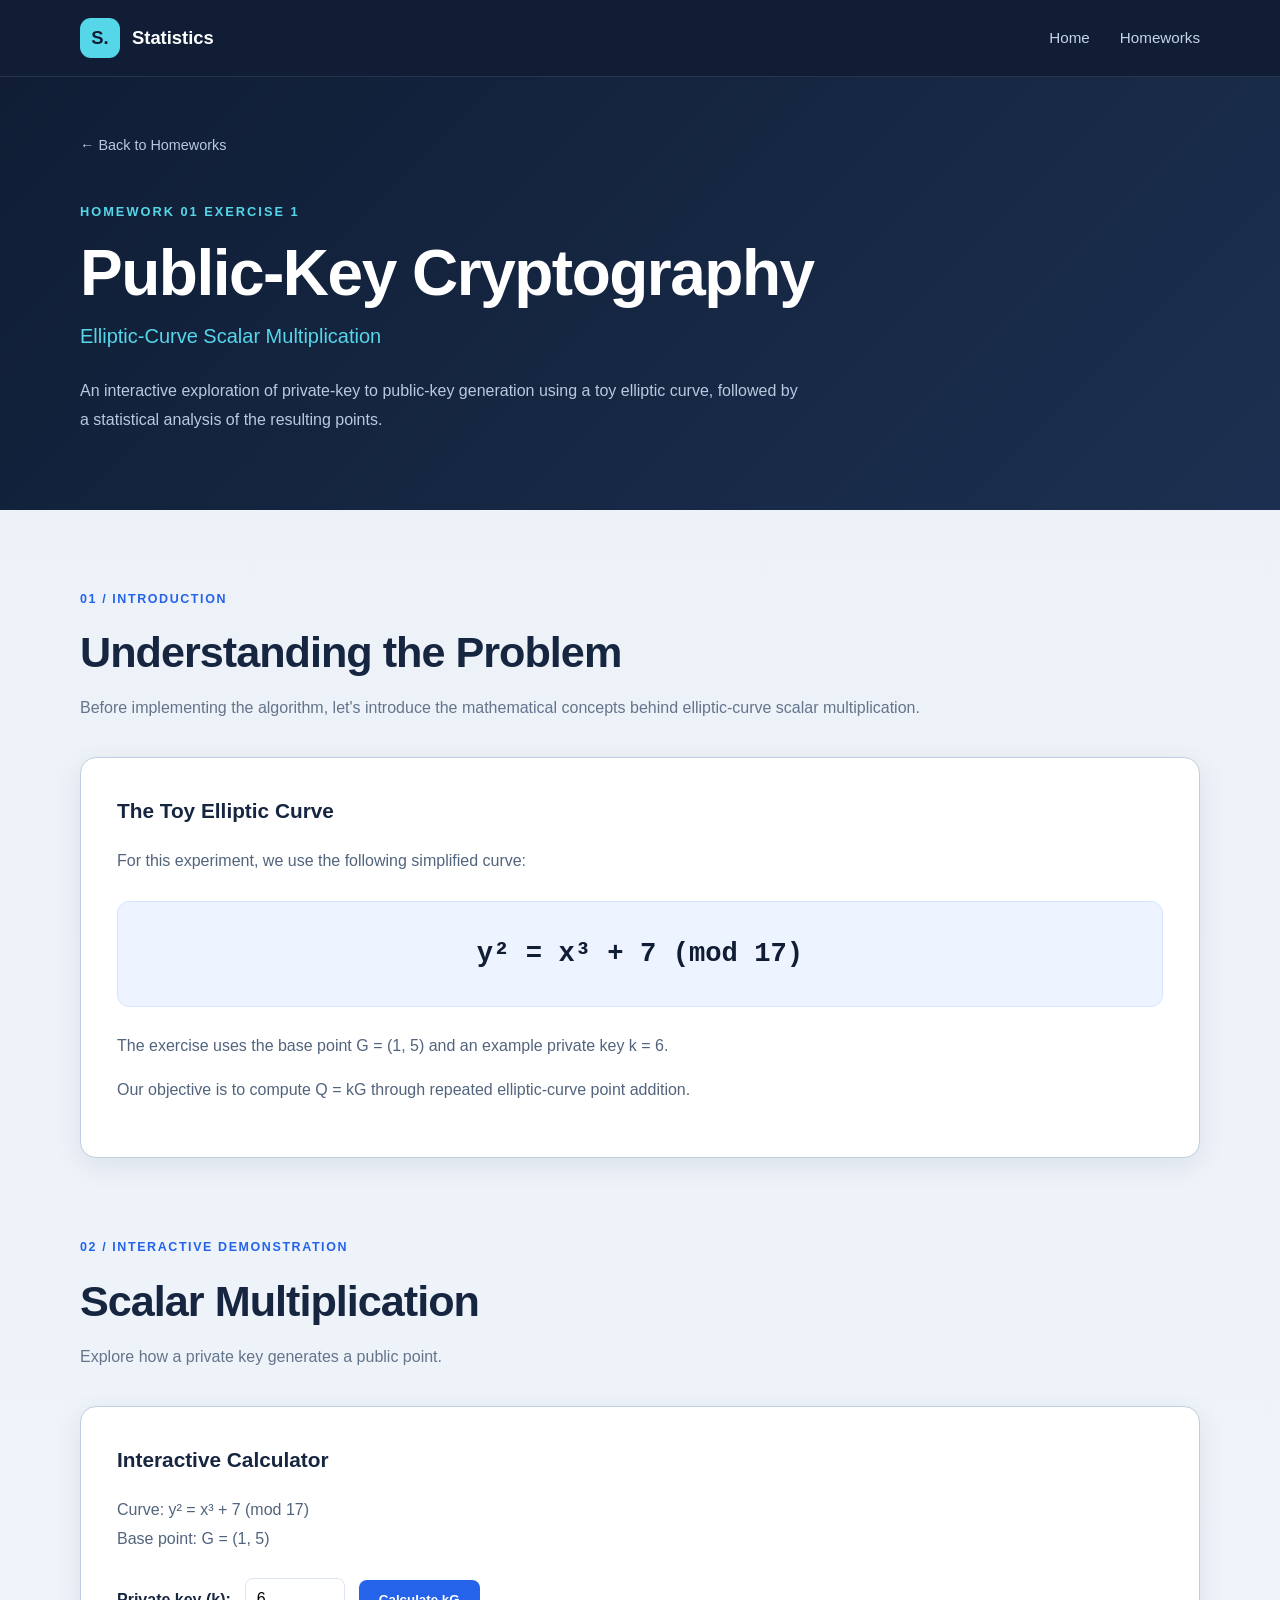
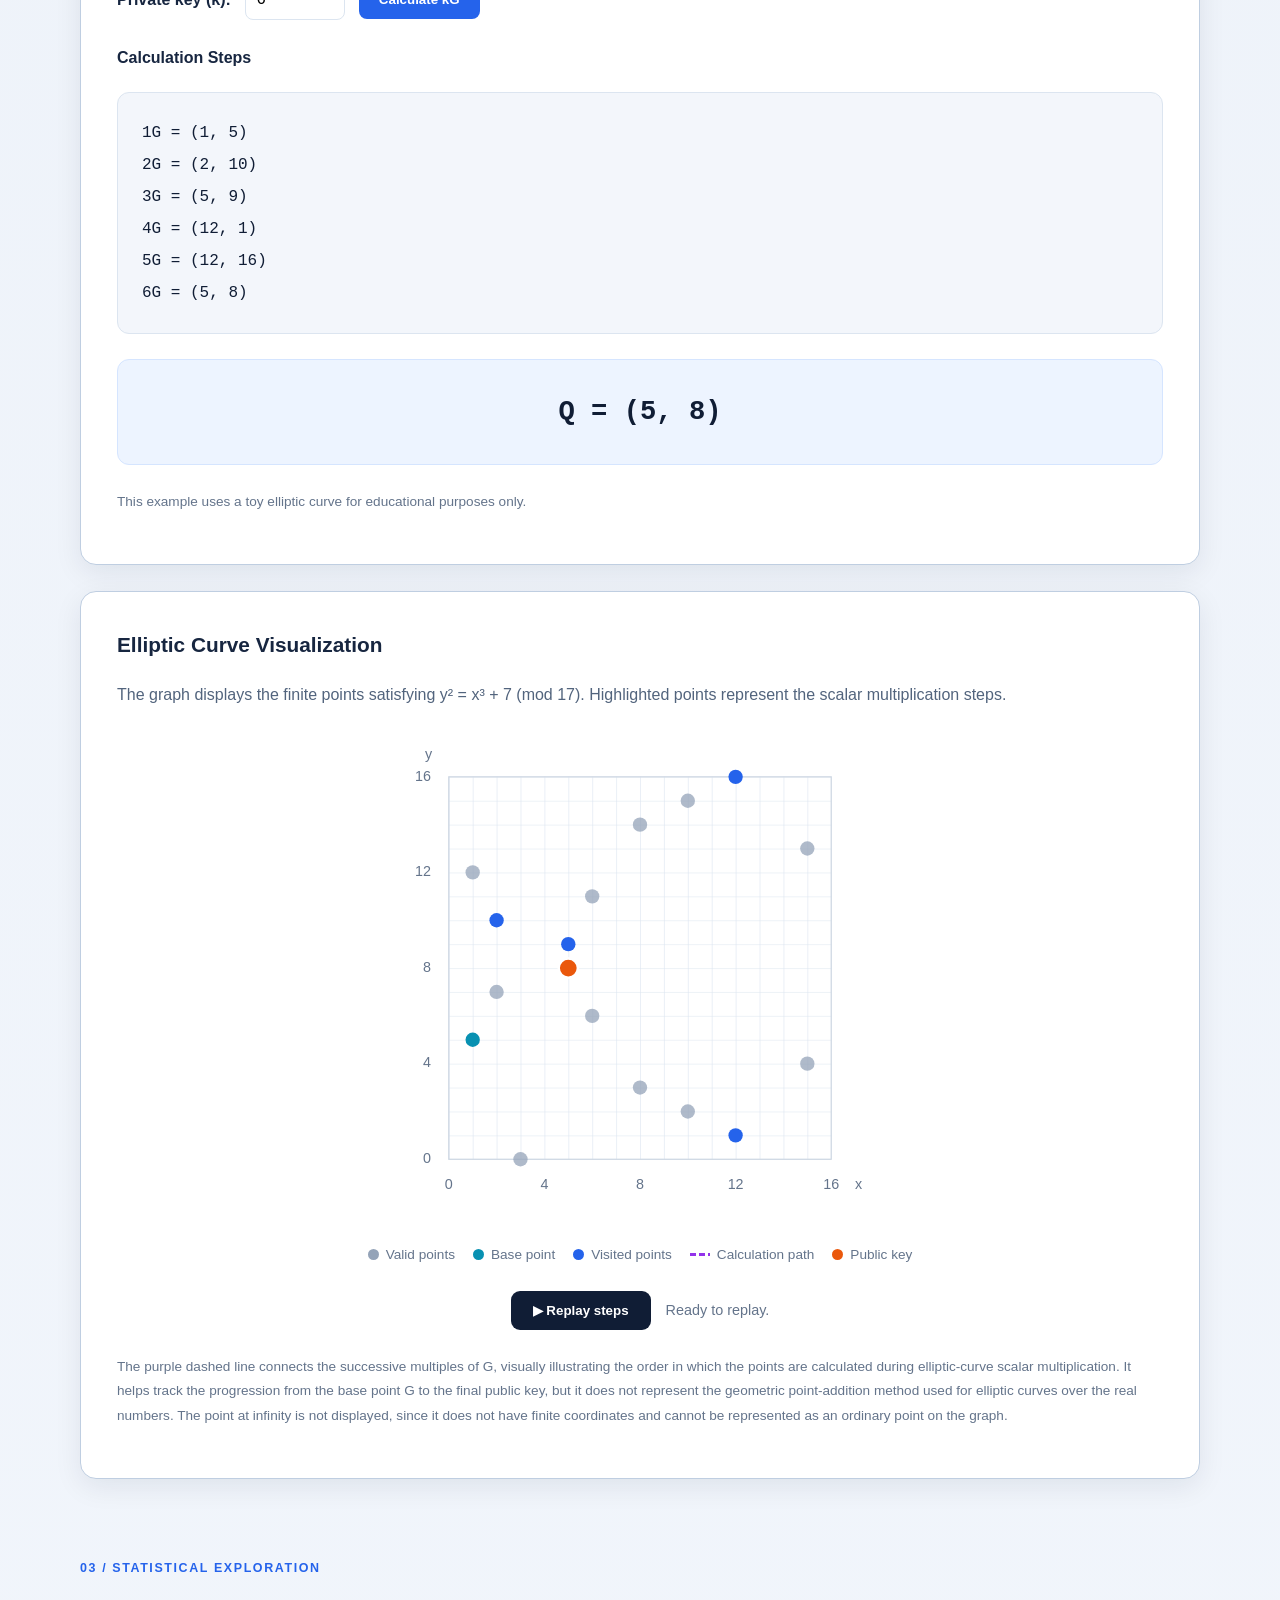
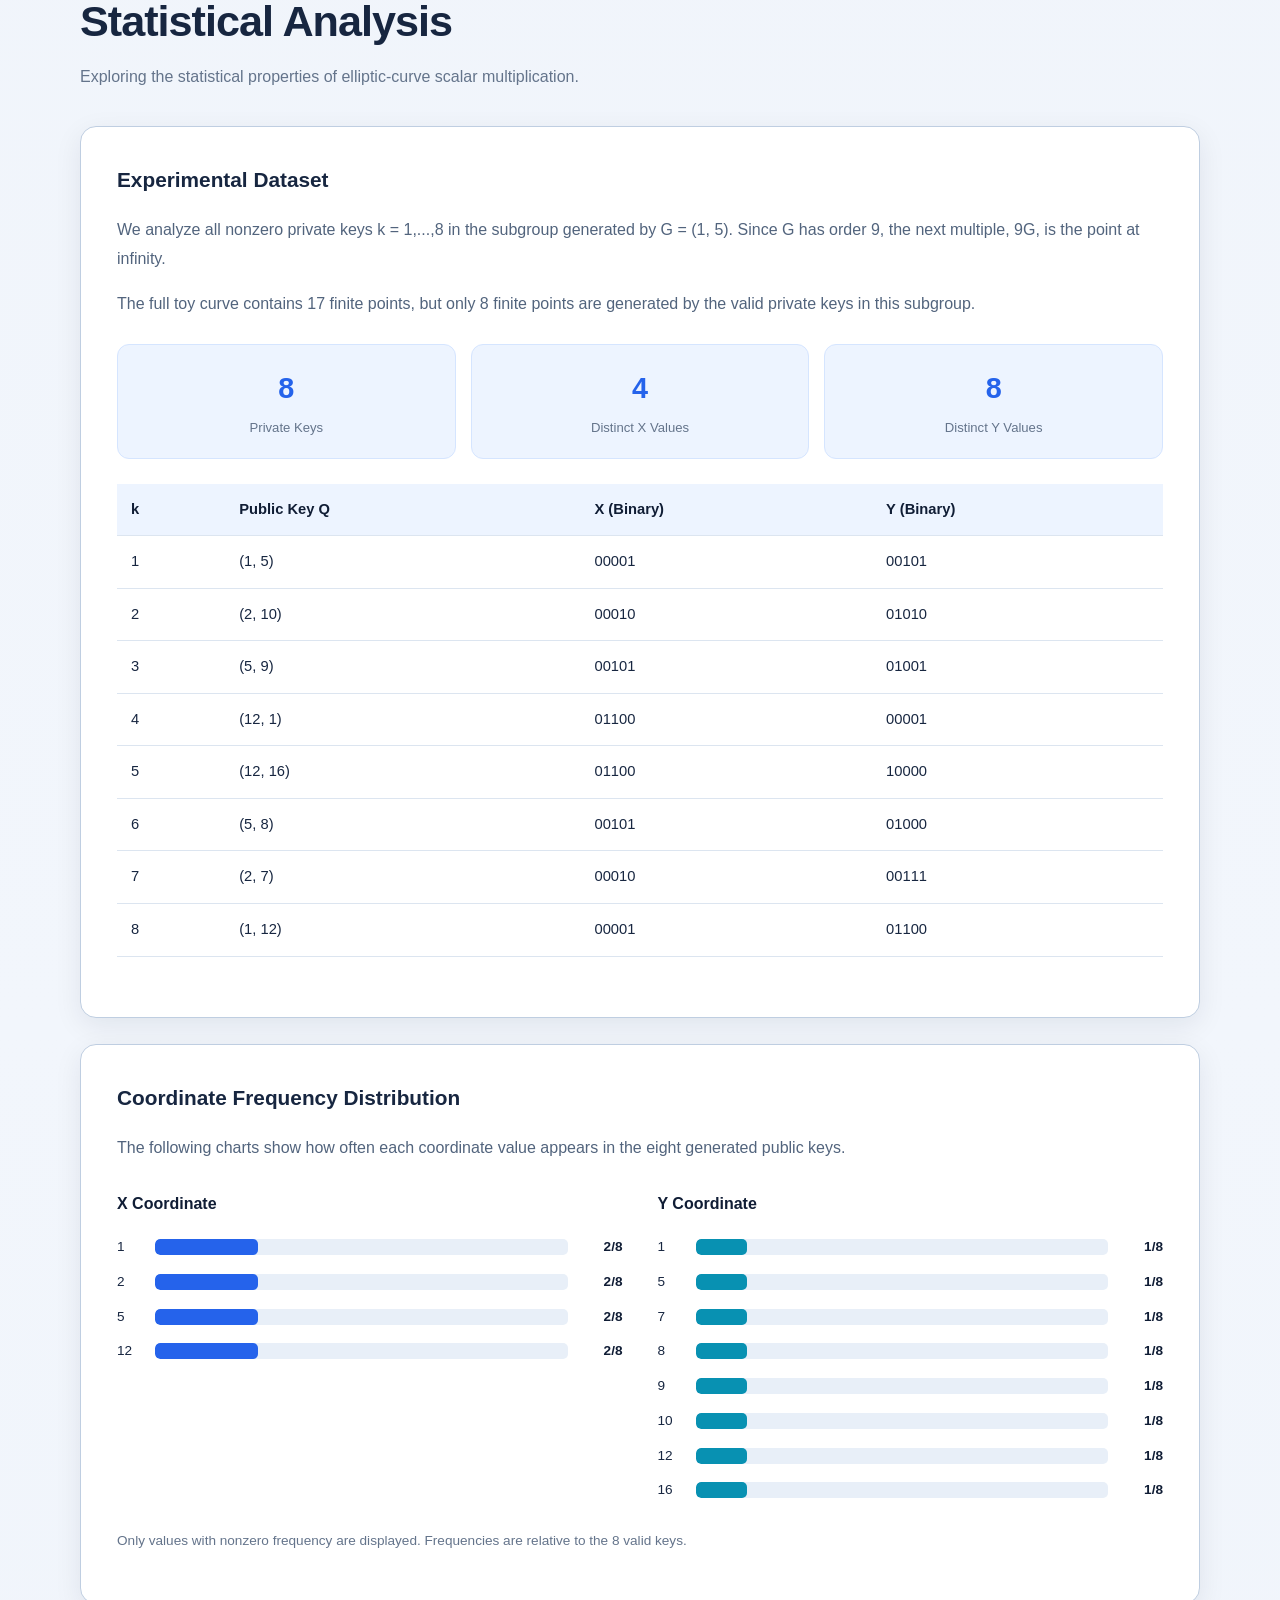
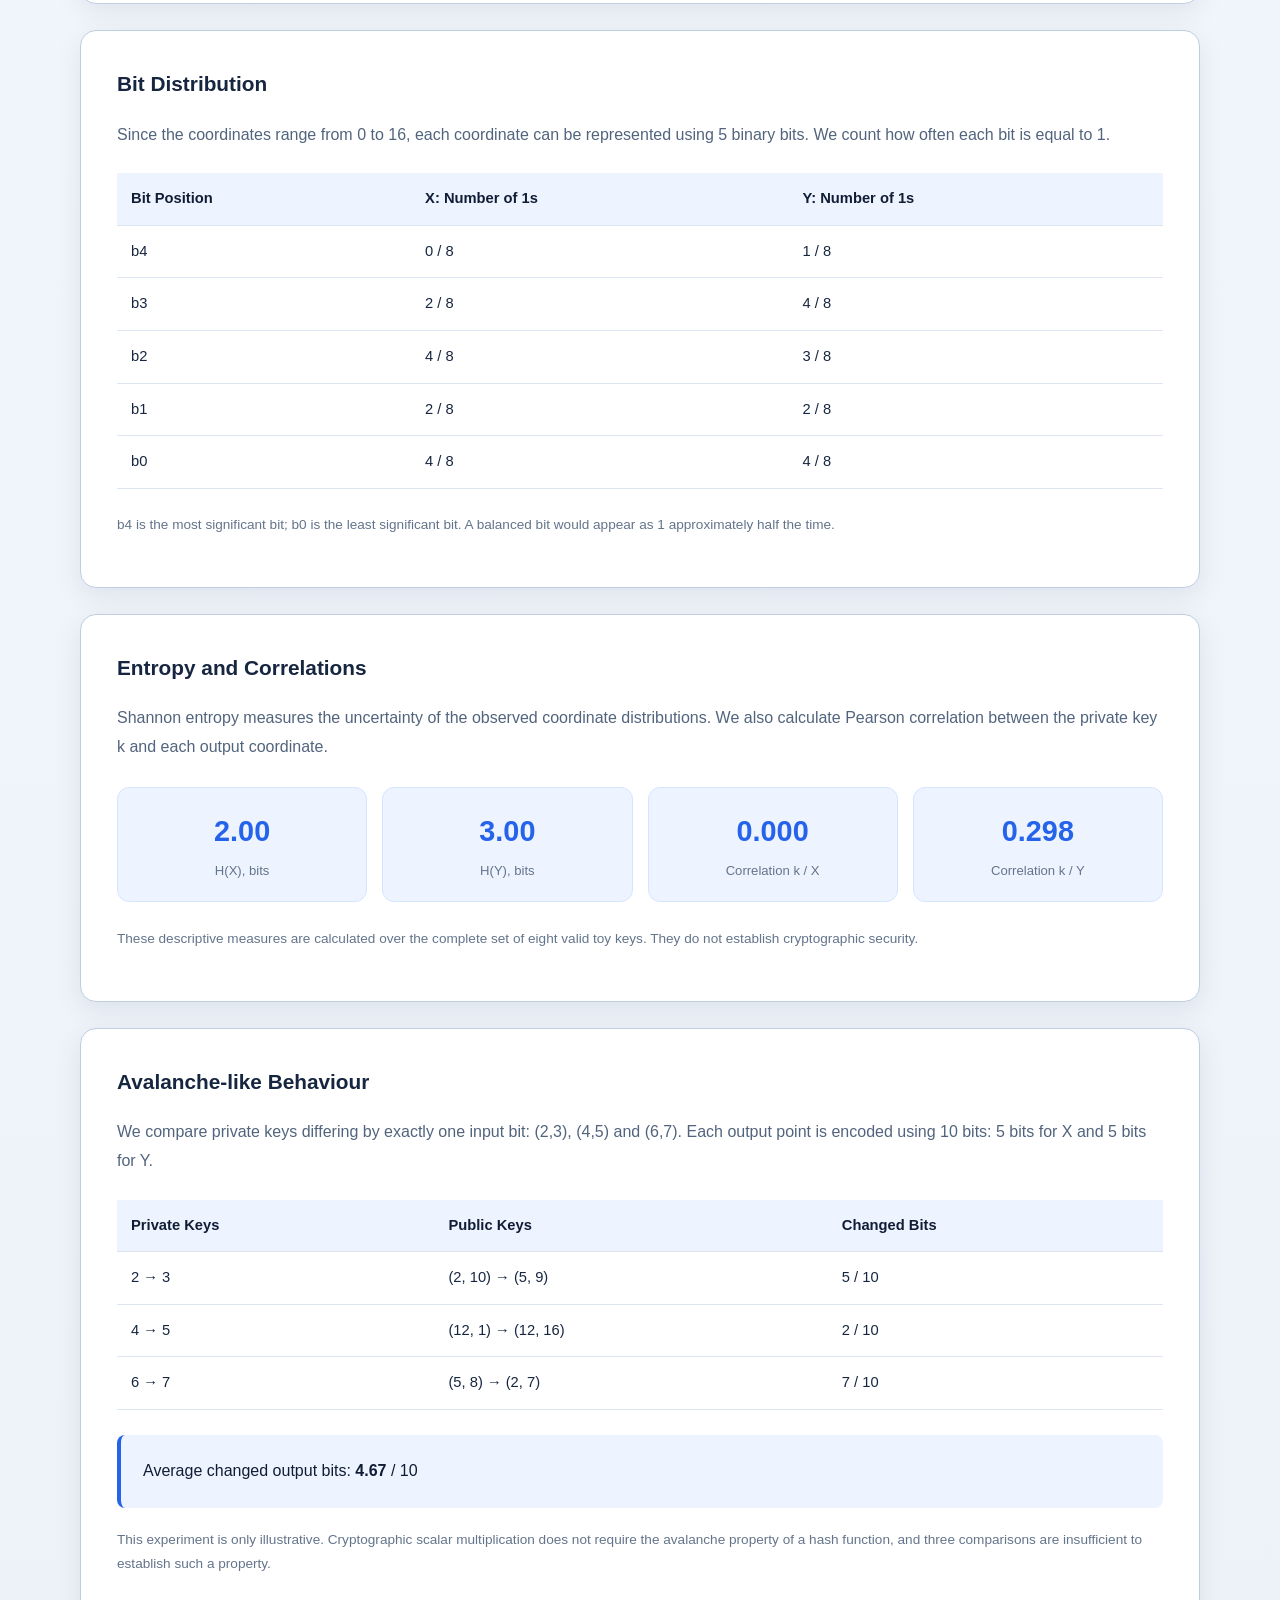
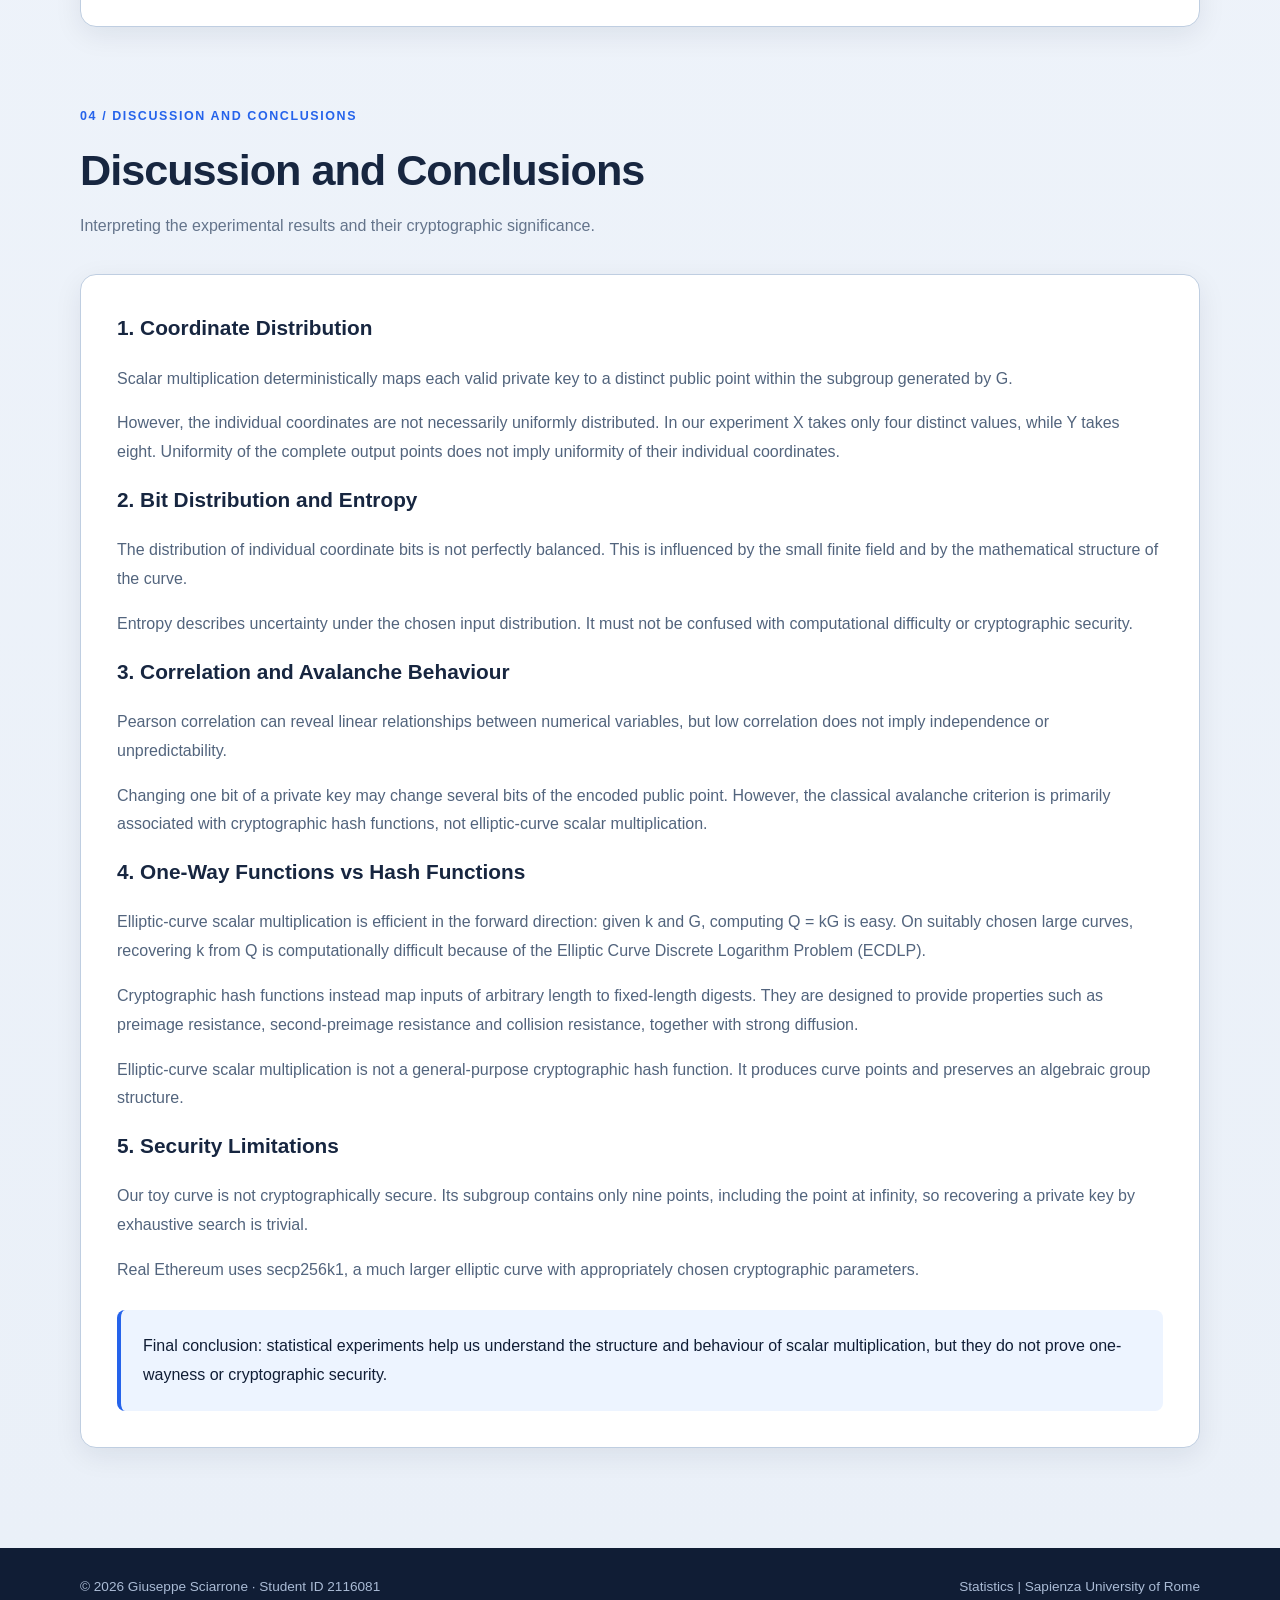
==== commit 67f47c7d: "OTHER COMMIT HW1" ====
--- a/homeworks/hw1/hw1.html
+++ b/homeworks/hw1/hw1.html
@@ -46,7 +46,7 @@
             </a>
 
             <span class="assignment-label">
-                HOMEWORK 01
+                HOMEWORK 01 EXERCISE 1
             </span>
 
             <h1>Public-Key Cryptography</h1>
--- a/assets/css/style.css
+++ b/assets/css/style.css
@@ -384,6 +384,78 @@
     transform: translateX(5px);
 }
 
+/* Homework with multiple exercises */
+
+.homework-card--multi {
+    grid-column: 1 / -1;
+}
+
+.exercise-grid {
+    display: grid;
+    grid-template-columns: repeat(auto-fit,
+            minmax(min(100%, 280px), 1fr));
+    gap: 18px;
+}
+
+.exercise-link {
+    display: flex;
+    flex-direction: column;
+    gap: 12px;
+
+    padding: 24px;
+    min-height: 215px;
+
+    background: #f1f5fb;
+    border: 1px solid #c5d3e5;
+    border-radius: 12px;
+
+    transition:
+        background 0.2s ease,
+        border-color 0.2s ease,
+        transform 0.2s ease,
+        box-shadow 0.2s ease;
+}
+
+.exercise-link:hover {
+    background: #e8f1ff;
+    border-color: var(--blue);
+    transform: translateY(-3px);
+
+    box-shadow:
+        0 8px 20px rgba(16, 29, 53, 0.07);
+}
+
+.exercise-number {
+    color: var(--blue);
+    font-size: 0.72rem;
+    font-weight: 800;
+    letter-spacing: 1.2px;
+}
+
+.exercise-title {
+    color: var(--navy);
+    font-size: 1.12rem;
+    line-height: 1.4;
+}
+
+.exercise-description {
+    color: #52647d;
+    font-size: 0.9rem;
+    line-height: 1.7;
+}
+
+.exercise-action {
+    display: inline-flex;
+    align-items: center;
+
+    margin-top: auto;
+    padding-top: 8px;
+
+    color: var(--blue);
+    font-size: 0.88rem;
+    font-weight: 700;
+}
+
 
 /* 7. ABOUT SECTION */
 
--- a/assets/css/homework.css
+++ b/assets/css/homework.css
@@ -77,8 +77,12 @@
 
 .assignment-main {
     padding: 75px 0 100px;
+
+    background: linear-gradient(180deg,
+            #edf2f9 0%,
+            #f2f6fc 50%,
+            #eaf0f8 100%);
 }
-
 .assignment-section {
     margin-bottom: 75px;
 }
@@ -95,12 +99,12 @@
 .assignment-panel {
     padding: 36px;
 
-    background: var(--surface);
-    border: 1px solid var(--border);
+    background: #ffffff;
+    border: 1px solid #bfcee1;
     border-radius: var(--radius);
 
     box-shadow:
-        0 8px 25px rgba(16, 29, 53, 0.04);
+        0 8px 28px rgba(16, 29, 53, 0.08);
 }
 
 .assignment-panel h3 {
@@ -109,10 +113,9 @@
 }
 
 .assignment-panel p {
-    color: var(--muted);
+    color: #52647d;
     line-height: 1.8;
 }
-
 
 /* ==========================================
    4. MATHEMATICAL FORMULAS
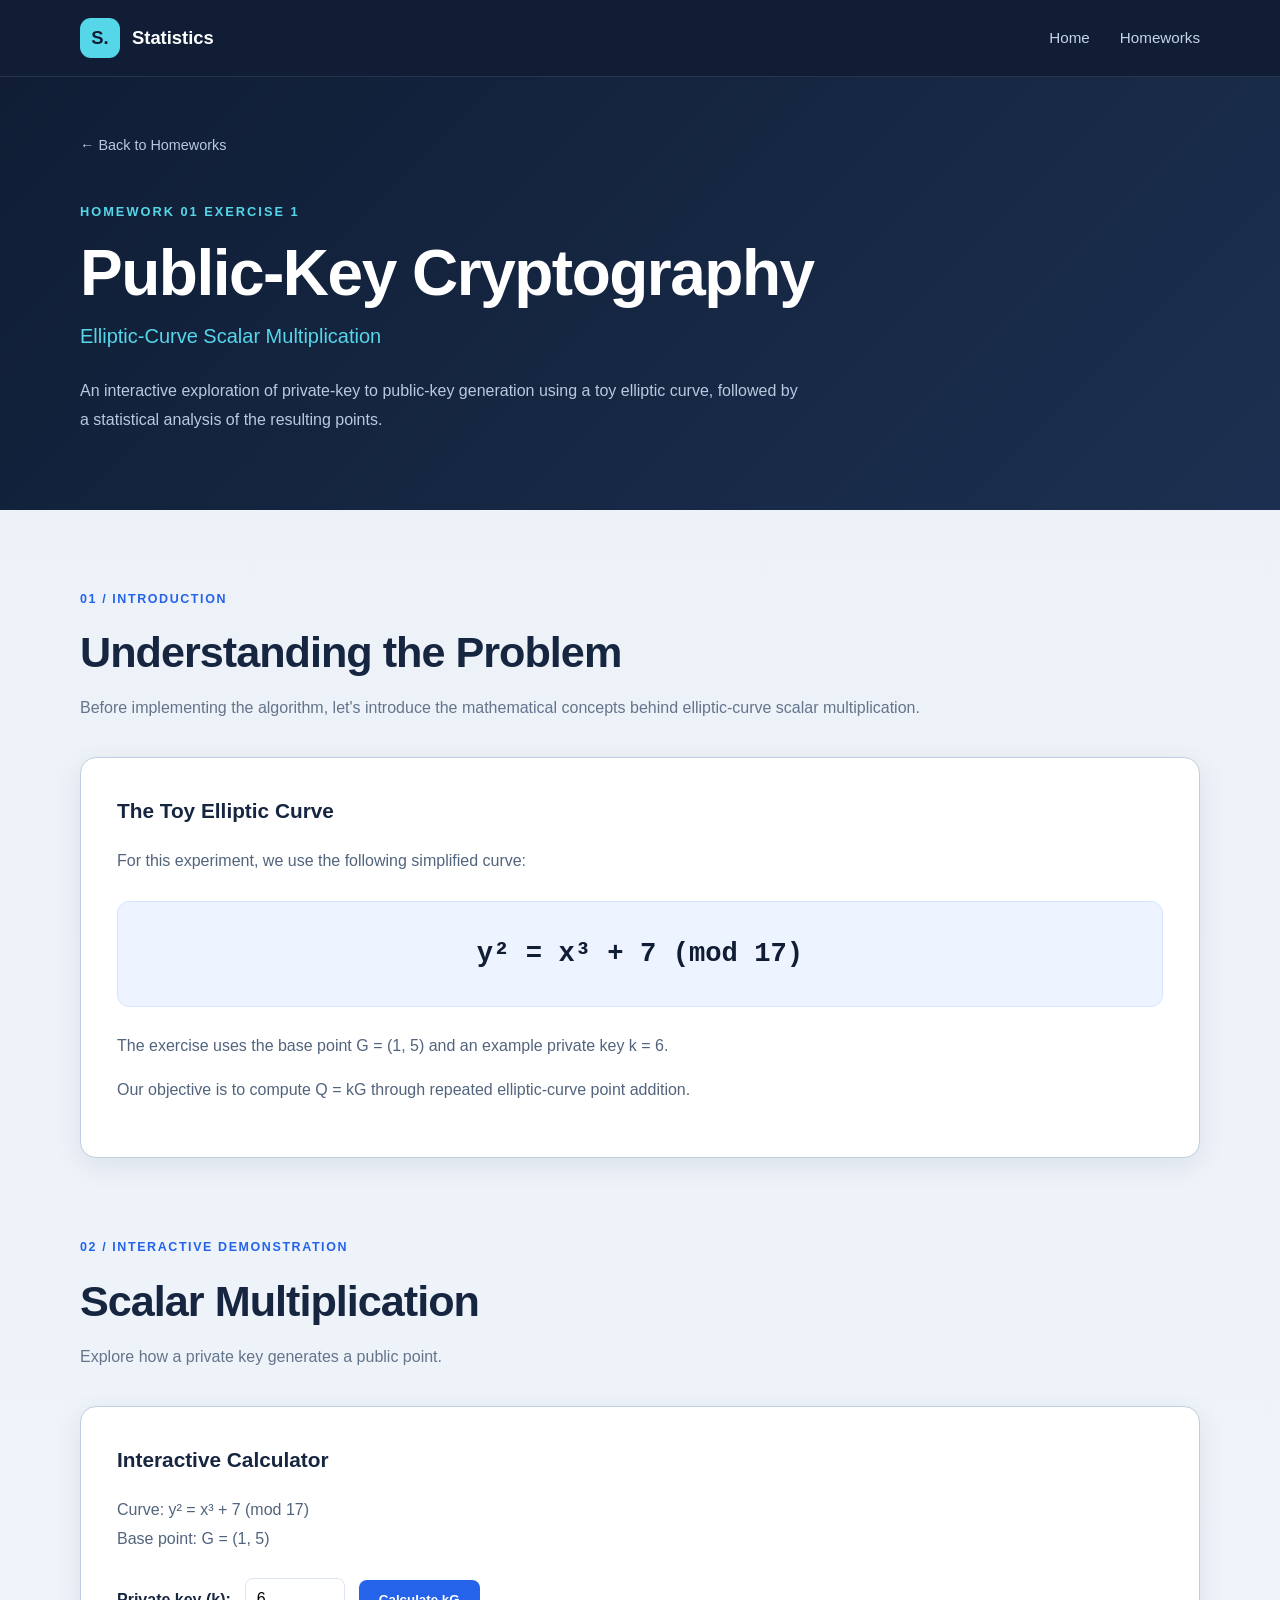
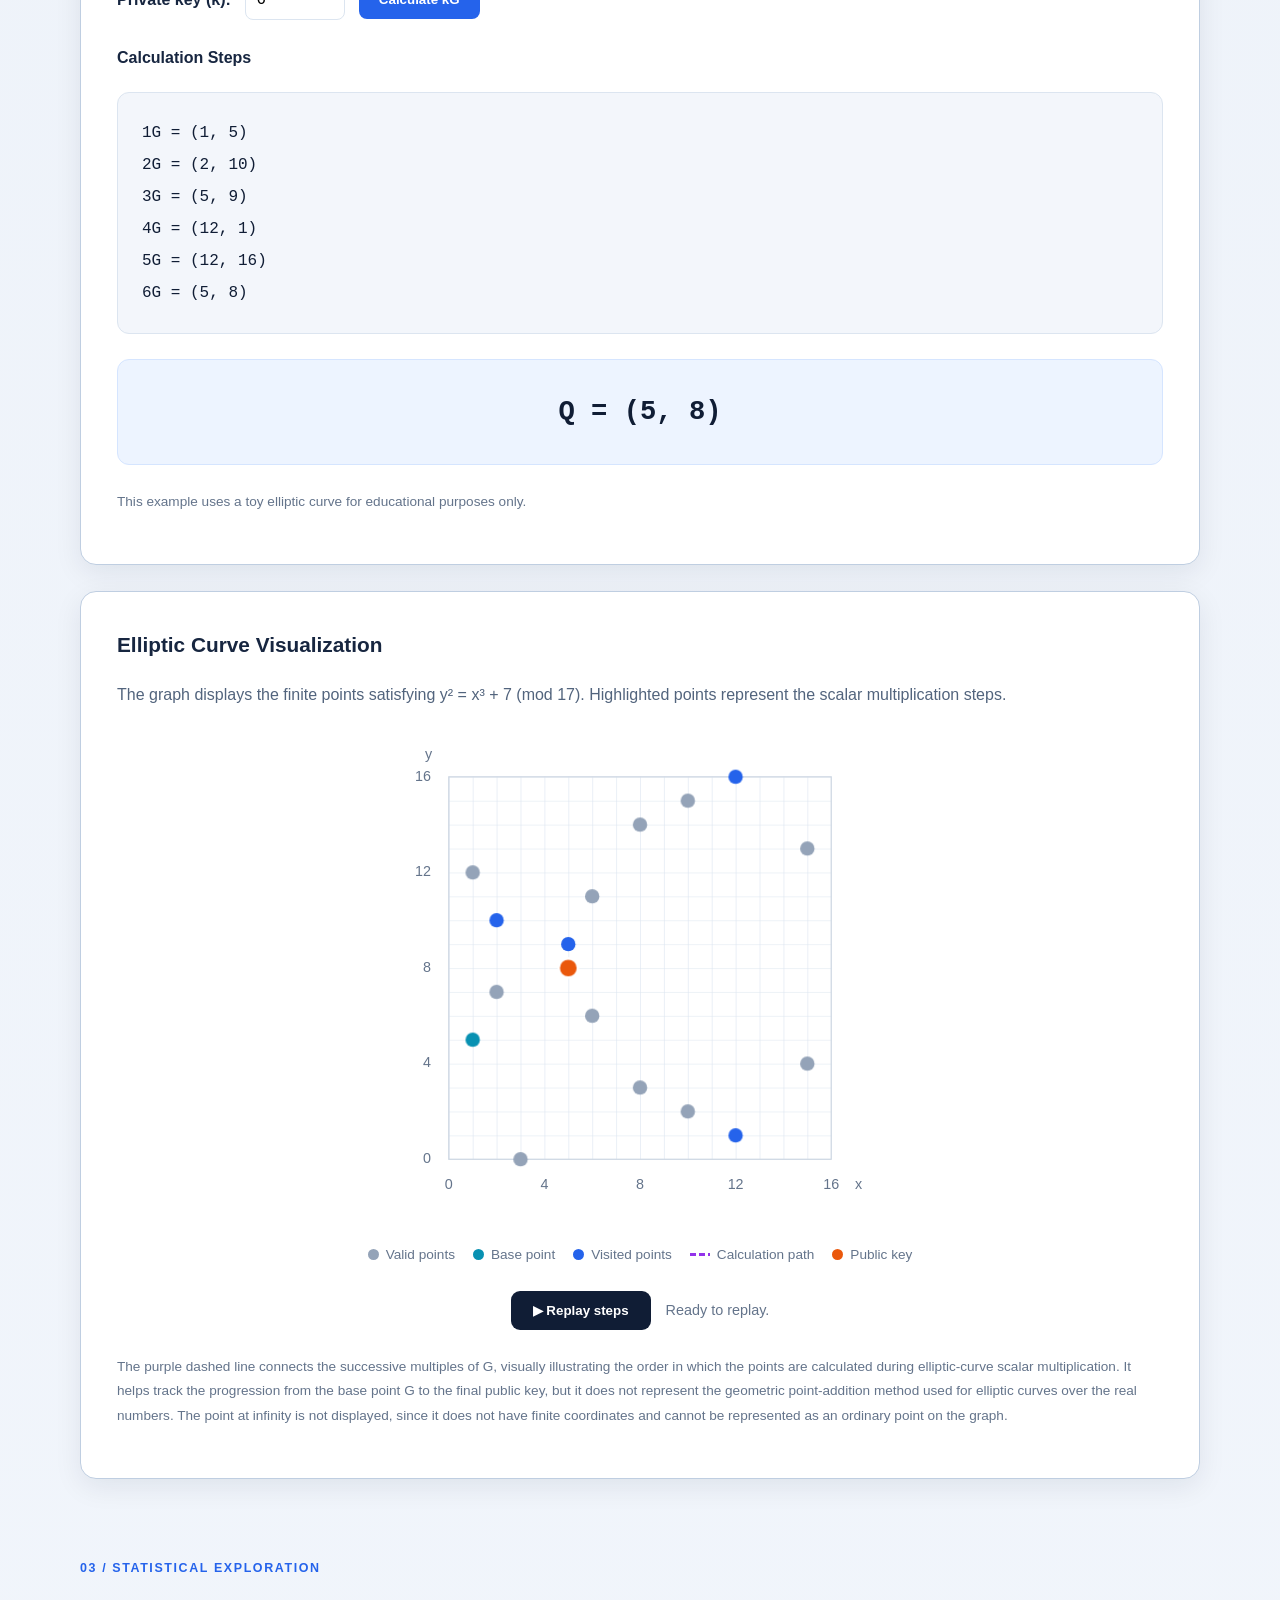
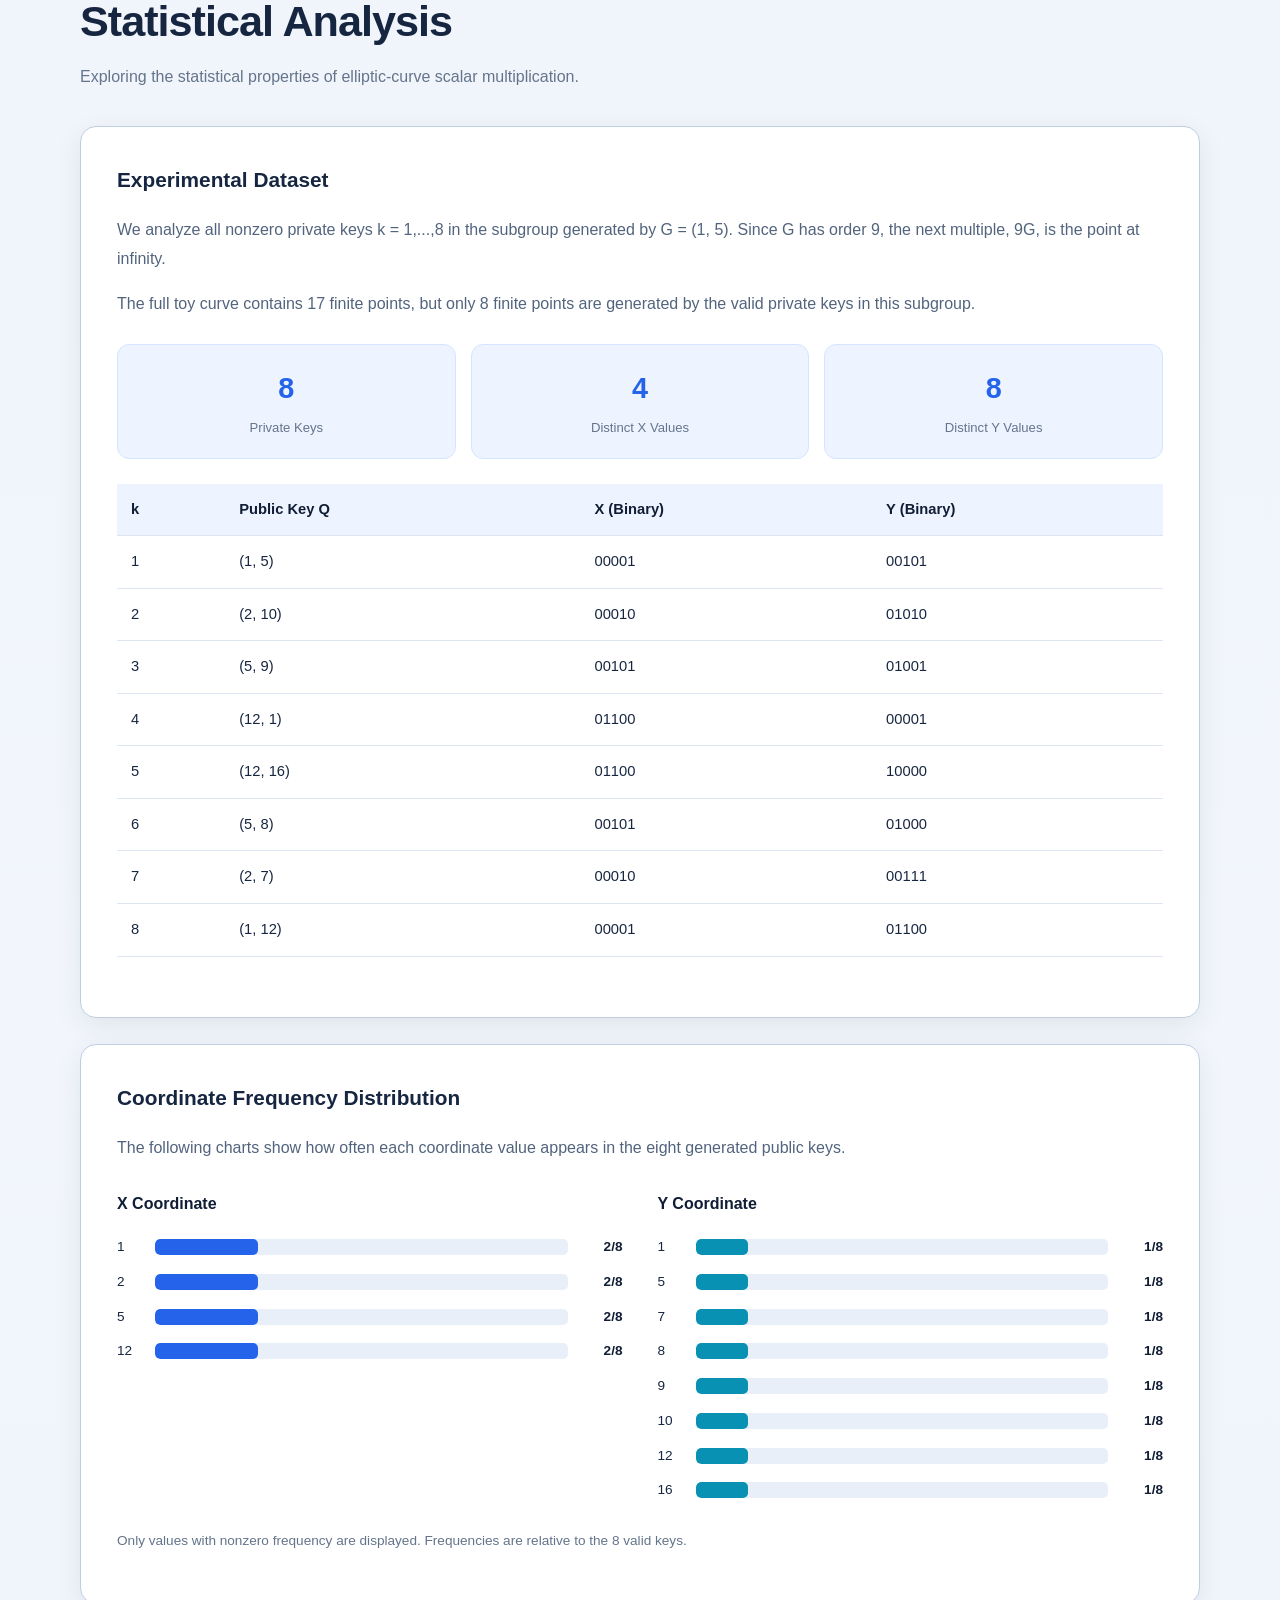
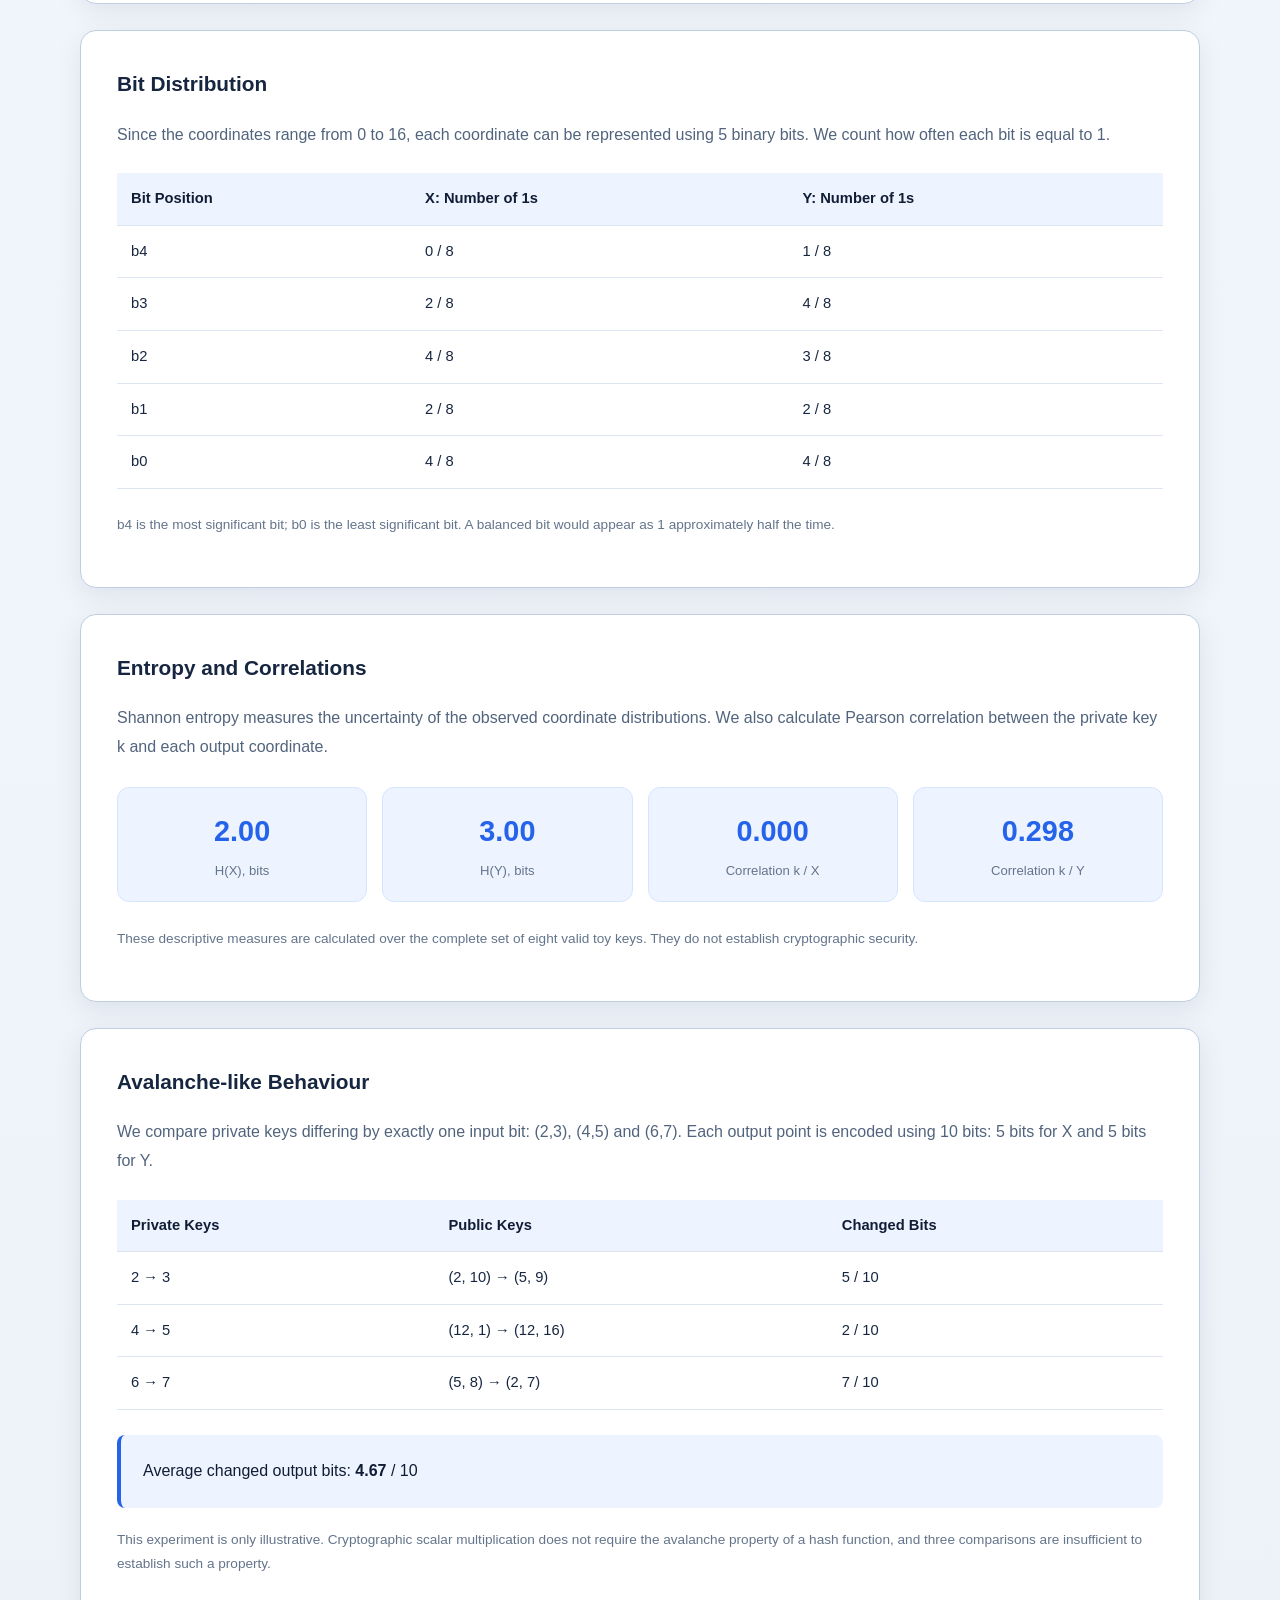
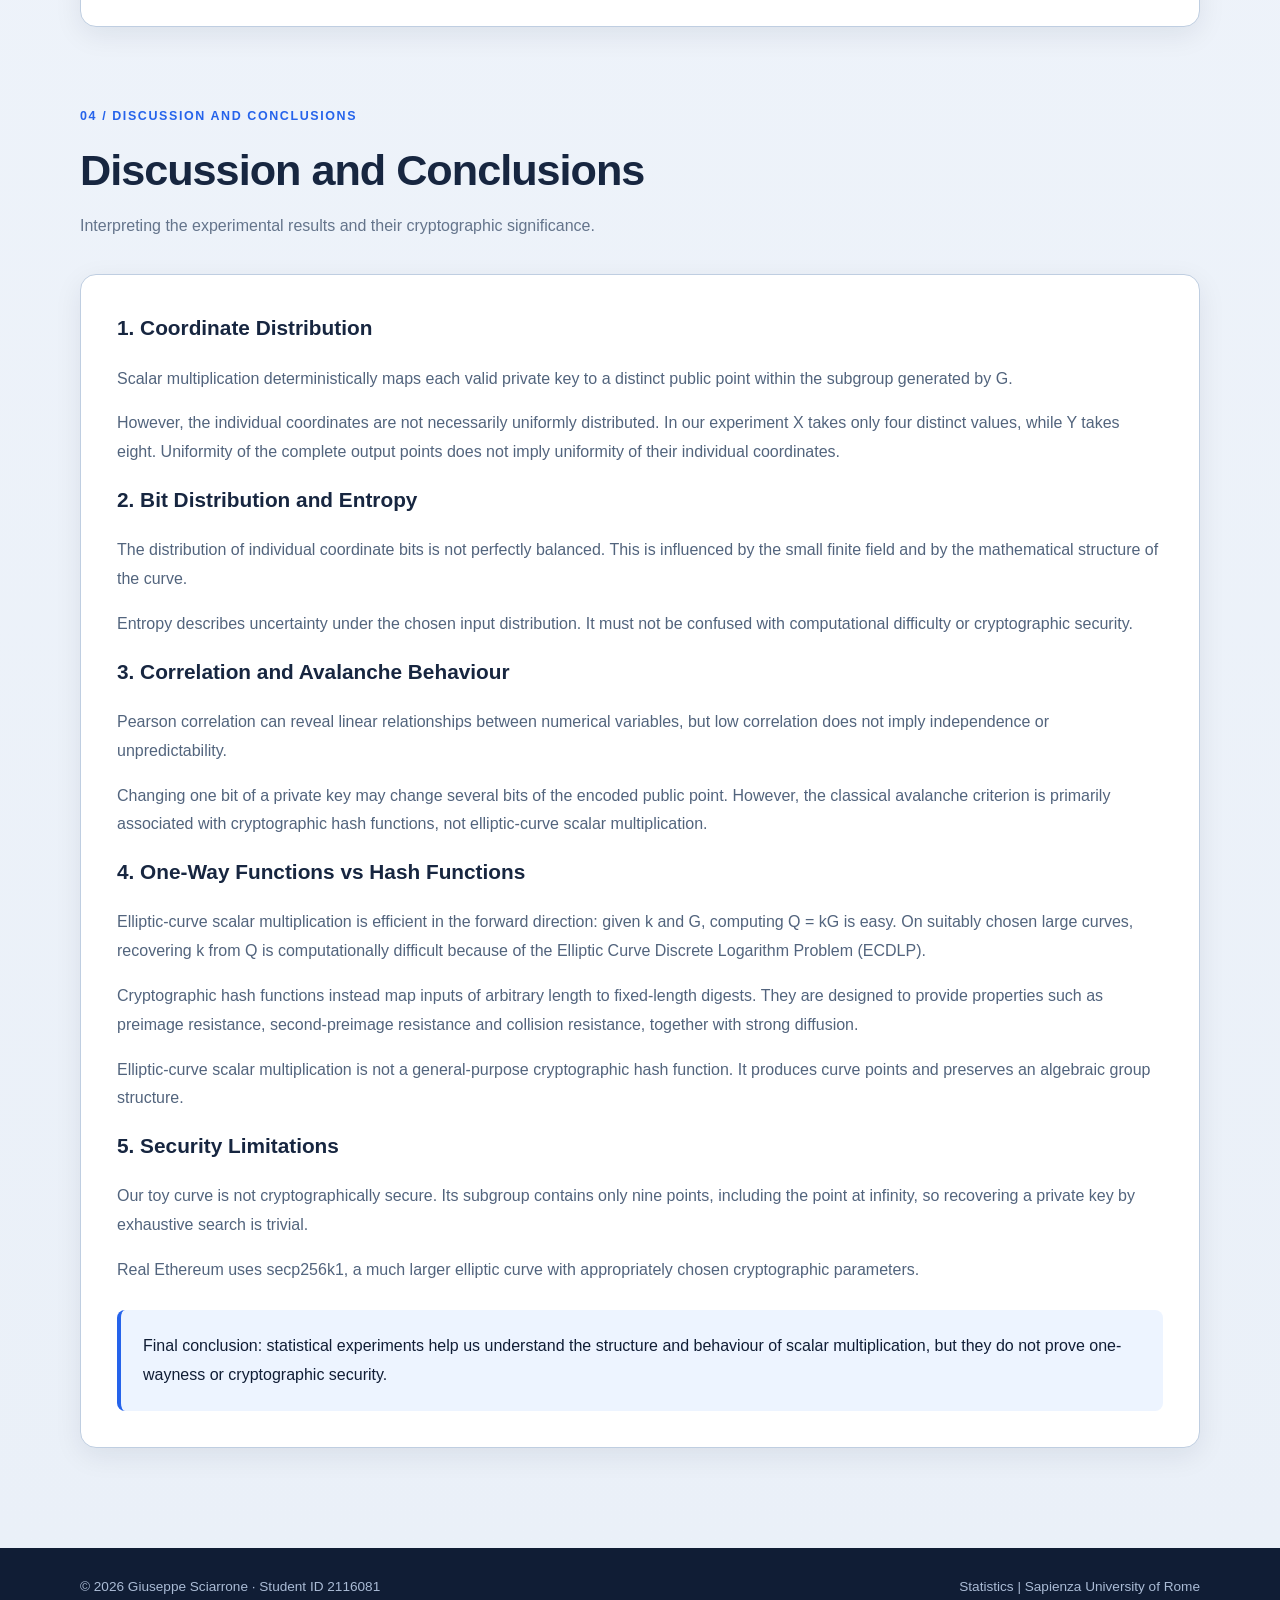
==== commit 0d07e952: "HW4 + UPDATE" ====
--- a/homeworks/hw1/hw1.html
+++ b/homeworks/hw1/hw1.html
@@ -13,6 +13,7 @@
 
     <!-- Shared homework styles -->
     <link rel="stylesheet" href="../../assets/css/homework.css">
+    <link rel="stylesheet" href="../../assets/css/chart-motion.css">
 
     <!-- Homework 1 specific styles -->
     <link rel="stylesheet" href="hw1.css">
@@ -669,6 +670,7 @@
     </footer>
 
     <!-- HOMEWORK JAVASCRIPT -->
+    <script src="../../assets/js/chart-motion.js"></script>
     <script src="hw1.js"></script>
     <script src="statistics.js"></script>
 </body>
--- a/assets/css/style.css
+++ b/assets/css/style.css
@@ -292,7 +292,7 @@
     display: flex;
     flex-direction: column;
 
-    min-height: 320px;
+    height: 320px;
     padding: 32px;
 
     background: var(--surface);
@@ -527,7 +527,8 @@
     }
 
     .homework-card {
-        min-height: 290px;
+        height: auto;
+        min-height: 320px;
     }
 
     .about-section {
--- a/assets/css/chart-motion.css
+++ b/assets/css/chart-motion.css
@@ -0,0 +1,33 @@
+/* Shared, performance-friendly presentation animations.
+   Calculated values and the final graph remain unchanged. */
+@keyframes chart-motion-grow-x {
+    from { transform: scaleX(0); }
+    to { transform: scaleX(1); }
+}
+@keyframes chart-motion-point-pop {
+    0% { transform: scale(0); opacity: 0; }
+    70% { transform: scale(1.17); opacity: 1; }
+    100% { transform: scale(1); opacity: 1; }
+}
+.chart-motion-pending { transform: scaleX(0); transform-origin: left center; }
+.chart-motion-grow {
+    transform-origin: left center;
+    animation: chart-motion-grow-x 850ms cubic-bezier(.22, 1, .36, 1) both;
+    animation-delay: var(--chart-motion-delay, 0ms);
+}
+.chart-motion-points circle {
+    transform: scale(0);
+    transform-box: fill-box;
+    transform-origin: center;
+}
+.chart-motion-points.chart-motion-visible circle {
+    animation: chart-motion-point-pop 560ms cubic-bezier(.22, 1, .36, 1) both;
+    animation-delay: var(--chart-motion-delay, 0ms);
+}
+@media (prefers-reduced-motion: reduce) {
+    .chart-motion-pending, .chart-motion-grow,
+    .chart-motion-points circle, .chart-motion-points.chart-motion-visible circle {
+        animation: none !important;
+        transform: none !important;
+    }
+}
